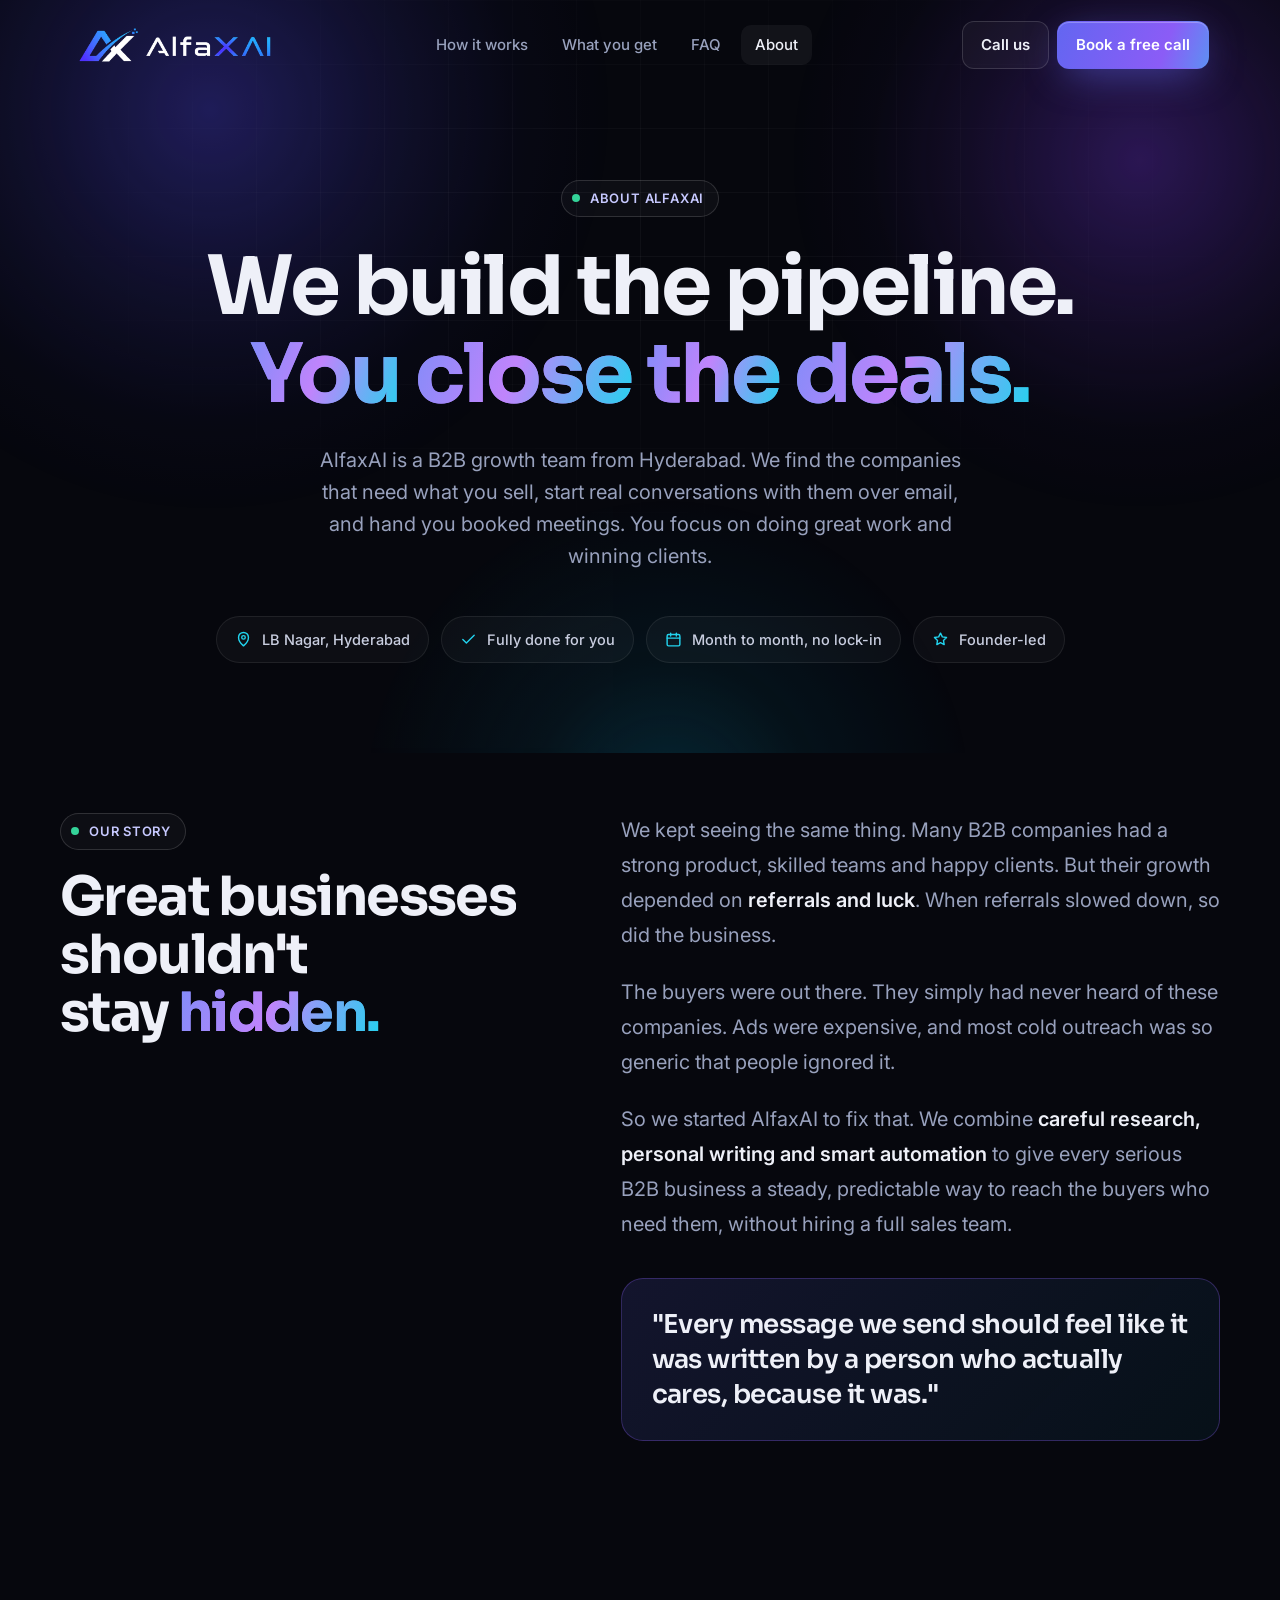
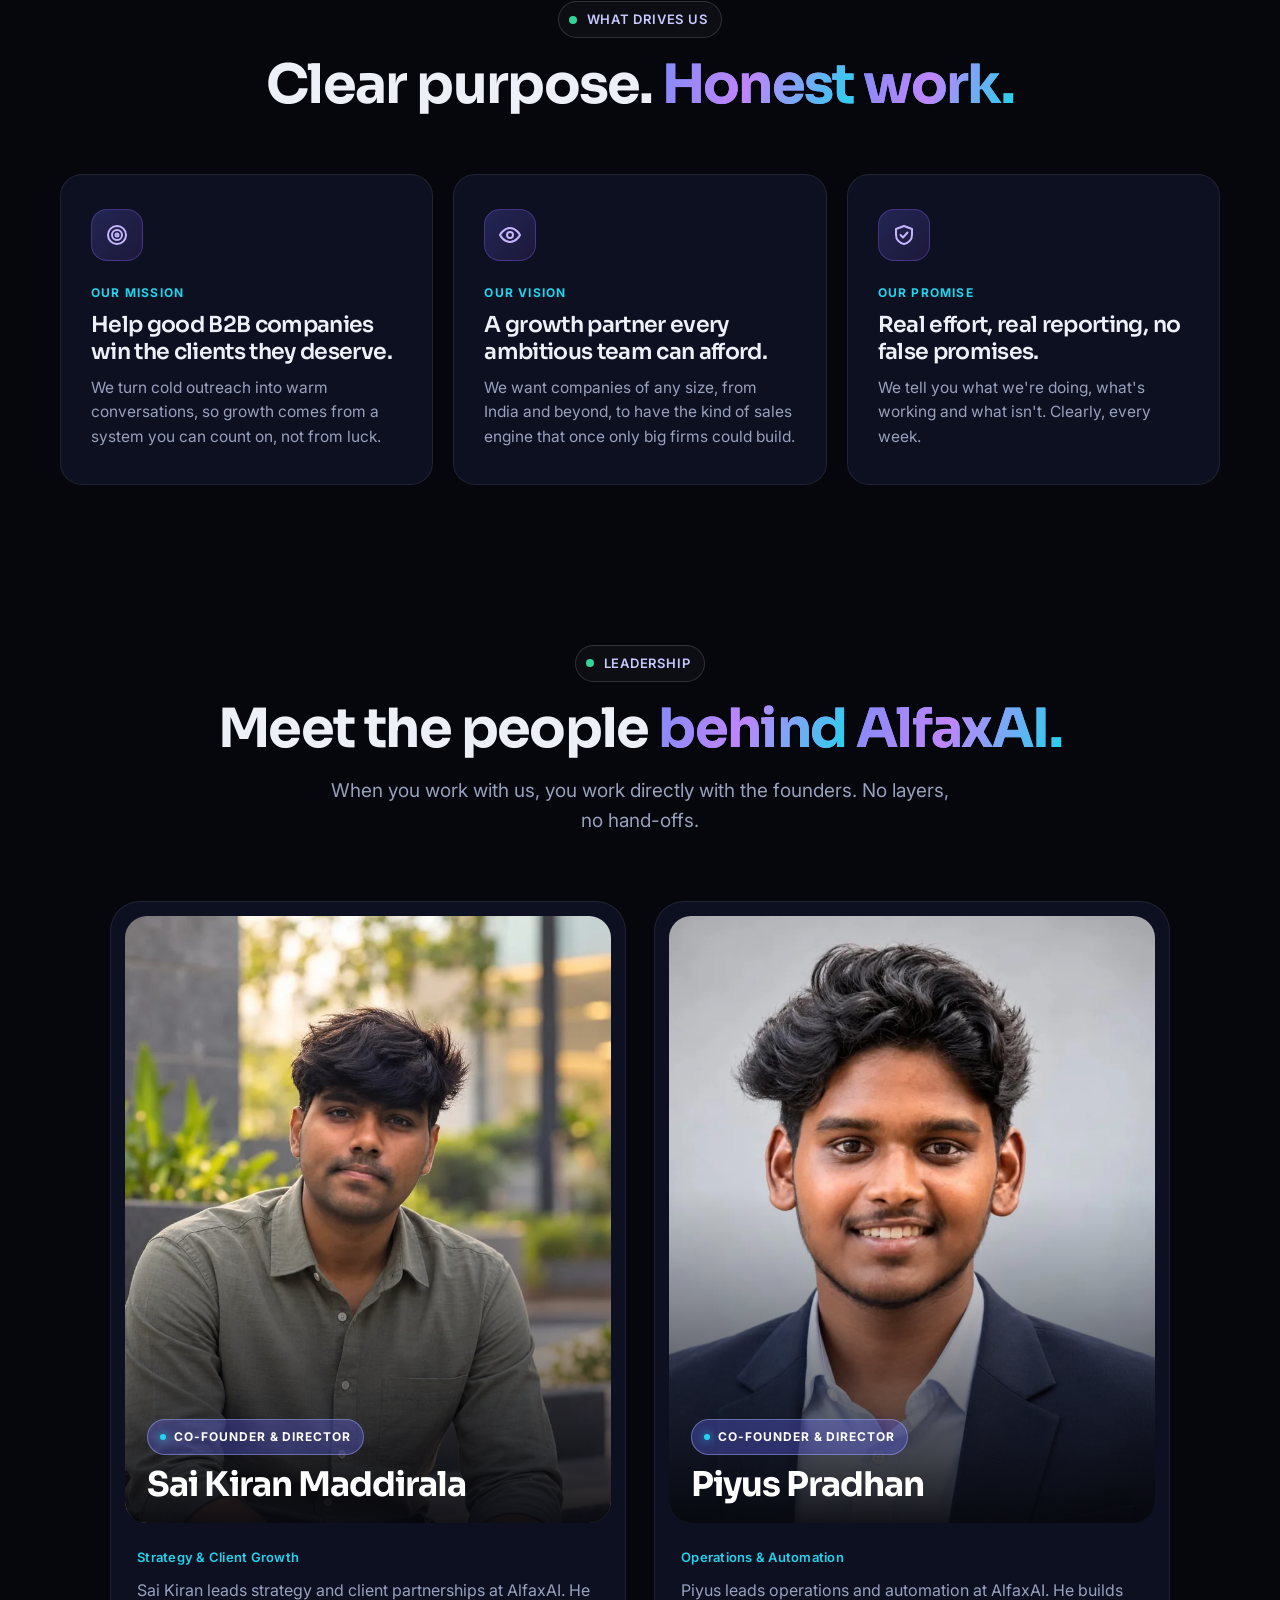
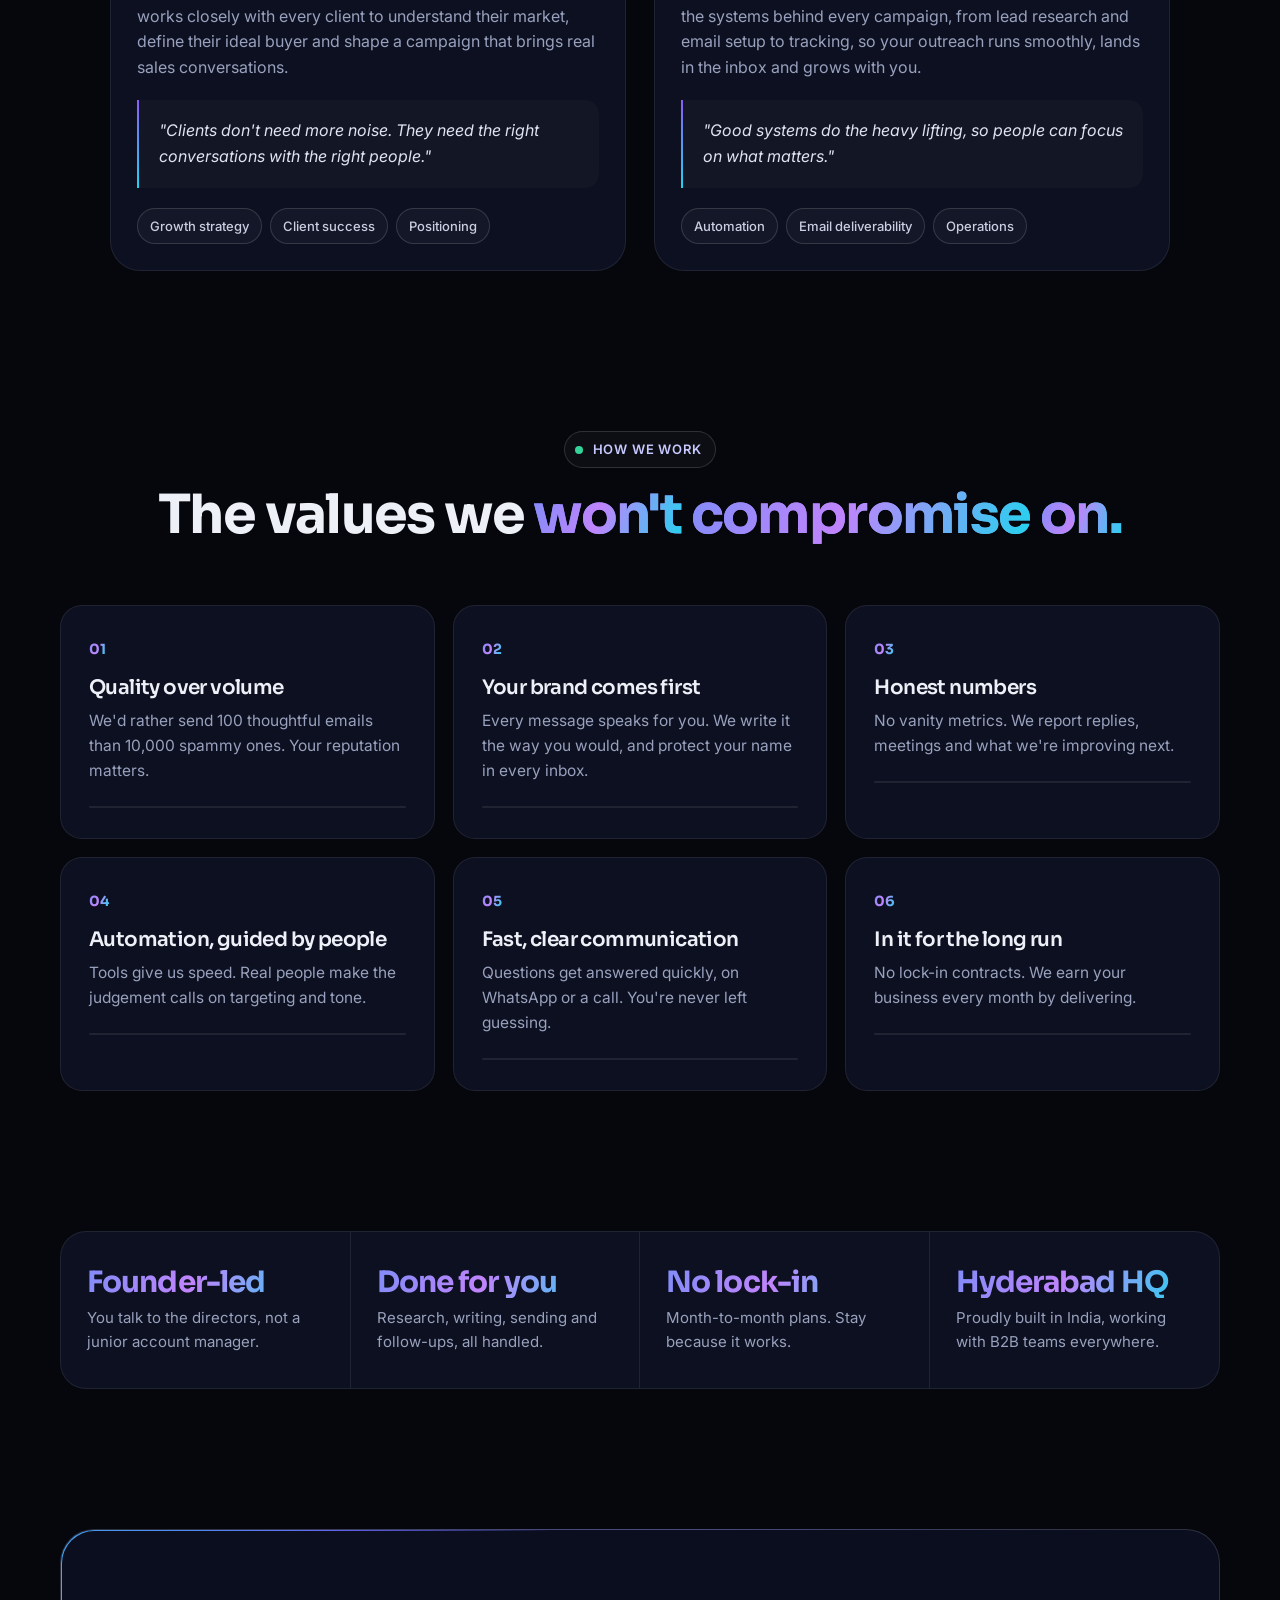
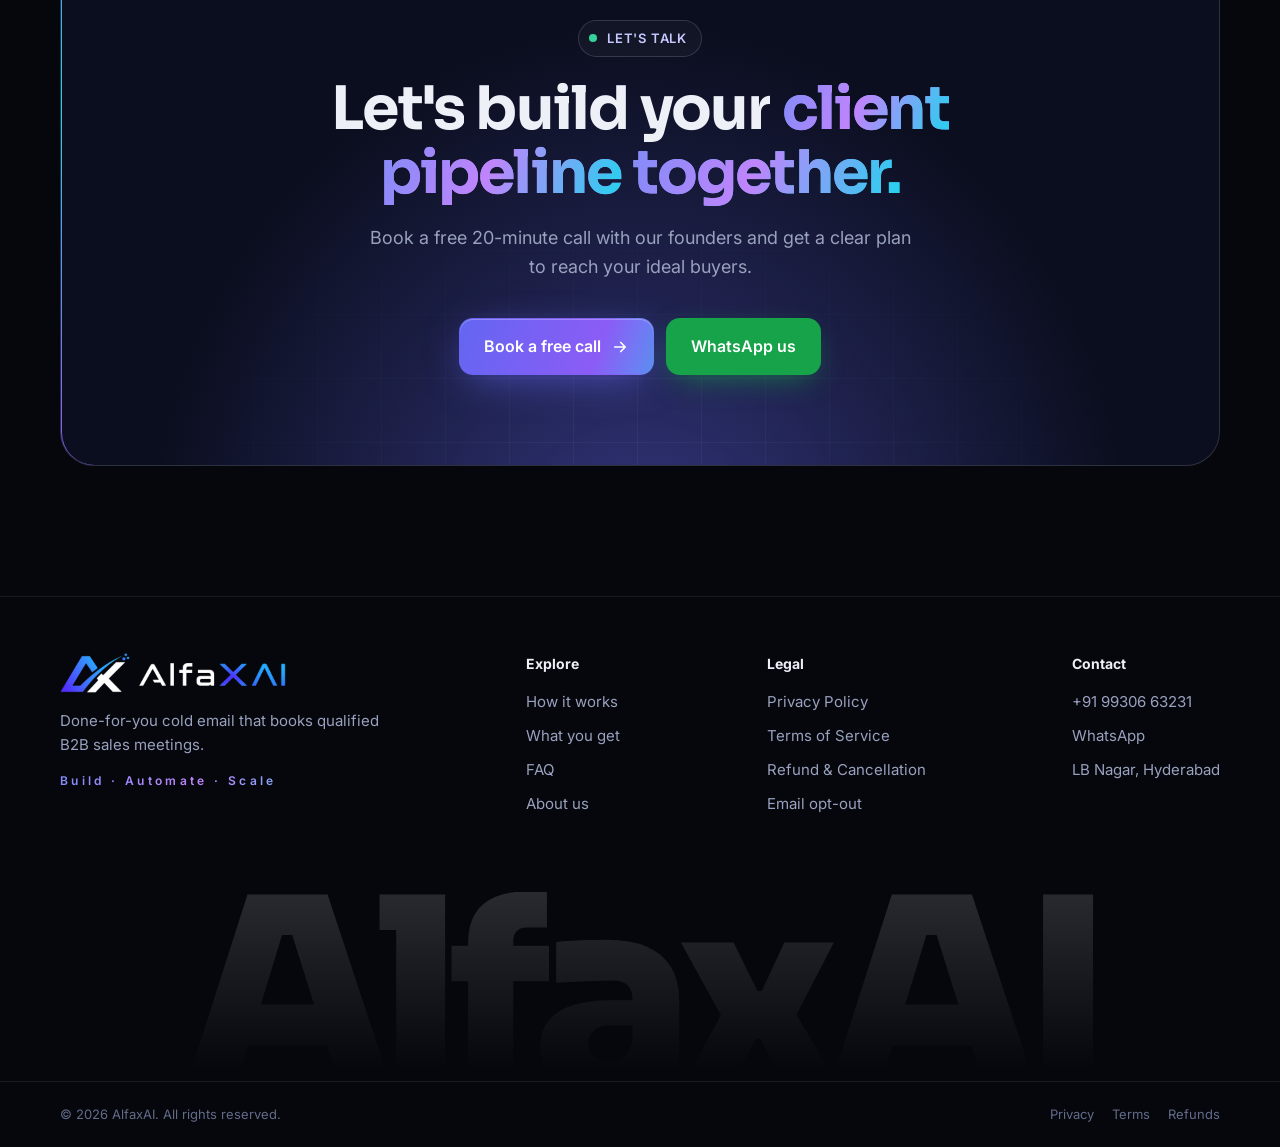
==== about.html @ 1d1e026e "Add About Us page with directors Sai Kiran Maddirala and Piyus Pradhan Co-Authored-By: Claude Opus 5" ====
<!doctype html>
<html lang="en">
<head>
<meta charset="utf-8">
<meta name="viewport" content="width=device-width, initial-scale=1">
<title>About Us — AlfaxAI</title>
<meta name="description" content="Meet AlfaxAI, a Hyderabad-based B2B growth team led by directors Sai Kiran Maddirala and Piyus Pradhan. We help B2B companies win clients with personal, done-for-you cold email.">
<meta property="og:title" content="About AlfaxAI — The team behind your pipeline">
<meta property="og:description" content="Meet the people who find your buyers, email them for you, and book meetings on your calendar.">
<meta property="og:type" content="website">
<meta property="og:image" content="https://YOUR-DOMAIN.com/assets/og-image.png">
<meta name="twitter:card" content="summary_large_image">
<meta name="theme-color" content="#06070d">
<link rel="icon" href="favicon.ico" sizes="any">
<link rel="icon" type="image/png" sizes="32x32" href="assets/favicon-32.png">
<link rel="icon" type="image/png" sizes="192x192" href="assets/favicon-192.png">
<link rel="apple-touch-icon" href="assets/apple-touch-icon.png">
<link rel="preconnect" href="https://fonts.googleapis.com">
<link rel="preconnect" href="https://fonts.gstatic.com" crossorigin>
<link href="https://fonts.googleapis.com/css2?family=Inter:wght@400;500;600;700&family=Sora:wght@600;700;800&display=swap" rel="stylesheet">
<script type="application/ld+json">
{
  "@context": "https://schema.org",
  "@type": "Organization",
  "name": "AlfaxAI",
  "description": "Done-for-you B2B cold email and client acquisition.",
  "telephone": "+91-9930663231",
  "address": {"@type": "PostalAddress", "addressLocality": "LB Nagar, Hyderabad", "addressRegion": "Telangana", "addressCountry": "IN"},
  "founder": [
    {"@type": "Person", "name": "Sai Kiran Maddirala", "jobTitle": "Co-Founder & Director"},
    {"@type": "Person", "name": "Piyus Pradhan", "jobTitle": "Co-Founder & Director"}
  ]
}
</script>
<style>
@property --ang{syntax:'<angle>';initial-value:0deg;inherits:false}
:root{
  --bg:#06070d;--card:#0d1020;--card-2:#11152a;
  --line:rgba(255,255,255,.08);--line-2:rgba(255,255,255,.14);
  --text:#eef0f8;--muted:#98a1bd;--dim:#626b88;
  --indigo:#6366f1;--violet:#8b5cf6;--cyan:#22d3ee;--green:#34d399;
  --grad:linear-gradient(110deg,#818cf8 0%,#c084fc 45%,#22d3ee 100%);
  --ease:cubic-bezier(.2,.7,.1,1);--max:1200px;
}
*{box-sizing:border-box;margin:0;padding:0}
html{scroll-behavior:smooth;-webkit-text-size-adjust:100%}
body{font-family:Inter,system-ui,-apple-system,"Segoe UI",Roboto,sans-serif;background:var(--bg);color:var(--text);line-height:1.6;-webkit-font-smoothing:antialiased;overflow-x:hidden}
a{color:inherit;text-decoration:none}
svg{display:block}
img{display:block;max-width:100%}
::selection{background:rgba(139,92,246,.45);color:#fff}
.wrap{max-width:var(--max);margin:0 auto;padding:0 20px}
section{position:relative;padding:120px 0}
h1,h2,h3{font-family:Sora,Inter,sans-serif;letter-spacing:-.03em;line-height:1.08}
h1,h2{text-wrap:balance}
h2{font-size:clamp(32px,4.6vw,54px);font-weight:700;margin:18px 0}
h3{font-weight:600}
.lead{font-size:clamp(16px,1.5vw,19px);color:var(--muted);max-width:640px}
.center{text-align:center}
.center .lead{margin-left:auto;margin-right:auto}
.grad{background:var(--grad);-webkit-background-clip:text;background-clip:text;color:transparent}
.grad .w>span{background:var(--grad);-webkit-background-clip:text;background-clip:text;color:transparent}
main,header,footer{position:relative;z-index:1}
.cursor-glow{position:fixed;left:0;top:0;width:520px;height:520px;margin:-260px 0 0 -260px;border-radius:50%;pointer-events:none;z-index:0;background:radial-gradient(closest-side,rgba(99,102,241,.13),transparent);will-change:transform;opacity:0;transition:opacity .4s}
.cursor-glow.on{opacity:1}
.progress{position:fixed;top:0;left:0;right:0;height:2px;z-index:200;transform-origin:0 50%;transform:scaleX(0);background:var(--grad)}

.eyebrow{display:inline-flex;align-items:center;gap:10px;font-size:13px;font-weight:600;letter-spacing:.06em;text-transform:uppercase;color:#c7c9ff;padding:7px 14px 7px 10px;border-radius:999px;border:1px solid var(--line-2);background:rgba(255,255,255,.03)}
.eyebrow .dot{width:8px;height:8px;border-radius:50%;background:var(--green);animation:ping 2s infinite}
@keyframes ping{0%{box-shadow:0 0 0 0 rgba(52,211,153,.55)}80%,100%{box-shadow:0 0 0 10px rgba(52,211,153,0)}}

.btn{position:relative;display:inline-flex;align-items:center;justify-content:center;gap:10px;font-weight:600;font-size:16px;padding:15px 24px;border-radius:14px;border:1px solid transparent;cursor:pointer;white-space:nowrap;overflow:hidden;isolation:isolate;transition:transform .35s var(--ease),box-shadow .3s,border-color .3s,background .3s}
.btn svg{width:18px;height:18px;transition:transform .35s var(--ease)}
.btn:hover svg.arrow{transform:translateX(4px)}
.btn-primary{color:#fff;background:linear-gradient(110deg,#6366f1,#8b5cf6,#22d3ee,#8b5cf6,#6366f1);background-size:300% 100%;animation:gradmove 8s linear infinite;box-shadow:0 10px 40px -10px rgba(99,102,241,.7),inset 0 1px 0 rgba(255,255,255,.25)}
.btn-primary::after{content:"";position:absolute;inset:0;z-index:-1;background:linear-gradient(105deg,transparent 30%,rgba(255,255,255,.45) 50%,transparent 70%);transform:translateX(-120%);transition:transform .8s var(--ease)}
.btn-primary:hover::after{transform:translateX(120%)}
@keyframes gradmove{to{background-position:300% 0}}
.btn-ghost{background:rgba(255,255,255,.04);border-color:var(--line-2);color:var(--text)}
.btn-ghost:hover{border-color:rgba(255,255,255,.3);background:rgba(255,255,255,.07)}
.btn-wa{background:#16a34a;color:#fff;box-shadow:0 10px 30px -10px rgba(22,163,74,.7)}
.btn-wa:hover{background:#15913f}

/* header */
header{position:fixed;top:0;left:0;right:0;z-index:150;transition:transform .5s var(--ease)}
header.hide{transform:translateY(-110%)}
.nav-shell{margin:14px auto 0;max-width:calc(var(--max) - 20px);padding:0 10px}
.nav{display:flex;align-items:center;justify-content:space-between;height:62px;padding:0 10px 0 18px;border-radius:18px;border:1px solid transparent;transition:background .4s,border-color .4s}
header.scrolled .nav{background:rgba(10,12,22,.92);border-color:var(--line)}
.logo{display:flex;align-items:center}
.logo-img{height:34px;width:auto;display:block;transition:transform .5s var(--ease),filter .5s}
.logo:hover .logo-img{transform:scale(1.04);filter:drop-shadow(0 0 12px rgba(59,130,246,.55))}
.nav-links{display:flex;gap:6px;font-size:15px;font-weight:500;color:var(--muted)}
.nav-links a{padding:8px 14px;border-radius:10px;transition:color .2s,background .2s}
.nav-links a:hover,.nav-links a[aria-current]{color:var(--text);background:rgba(255,255,255,.05)}
.nav-cta{display:flex;gap:8px;align-items:center}
.nav-cta .btn{padding:11px 18px;font-size:15px;border-radius:12px}
.menu-btn{display:none;width:44px;height:44px;border-radius:12px;border:1px solid var(--line-2);background:rgba(255,255,255,.04);cursor:pointer;place-items:center}
.menu-btn span{display:block;width:18px;height:2px;background:#fff;border-radius:2px;transition:transform .35s var(--ease),opacity .2s;margin:2px 0}
.menu-btn.open span:nth-child(1){transform:translateY(6px) rotate(45deg)}
.menu-btn.open span:nth-child(2){opacity:0}
.menu-btn.open span:nth-child(3){transform:translateY(-6px) rotate(-45deg)}
.mobile-menu{position:fixed;inset:0;z-index:140;background:rgba(6,7,13,.985);display:flex;flex-direction:column;justify-content:center;padding:0 28px;gap:6px;clip-path:circle(0 at calc(100% - 44px) 44px);transition:clip-path .7s var(--ease);pointer-events:none}
.mobile-menu.open{clip-path:circle(150% at calc(100% - 44px) 44px);pointer-events:auto}
.mobile-menu a{font-family:Sora,sans-serif;font-size:32px;font-weight:600;padding:10px 0;opacity:0;transform:translateY(20px);transition:opacity .5s,transform .5s var(--ease)}
.mobile-menu.open a{opacity:1;transform:none}
.mobile-menu .btn{font-size:17px;margin-top:20px}

/* reveal */
[data-reveal]{opacity:0;transform:translateY(24px);transition:opacity .9s var(--ease),transform .9s var(--ease)}
[data-reveal].in{opacity:1;transform:none}
[data-stagger]>*{opacity:0;transform:translateY(34px) scale(.98);transition:opacity .9s var(--ease),transform .9s var(--ease)}
[data-stagger].in>*{opacity:1;transform:none}
.w{display:inline-block;overflow:hidden;vertical-align:top;padding-bottom:.12em;margin-bottom:-.12em}
.w>span{display:inline-block;transform:translateY(110%) rotate(4deg);transform-origin:0 100%;transition:transform 1.1s var(--ease)}
[data-split].in .w>span{transform:none}

/* ===== HERO ===== */
.hero{padding:180px 0 90px;overflow:hidden;text-align:center}
.hero-bg{position:absolute;inset:0;z-index:-1;overflow:hidden}
.grid-bg{position:absolute;inset:0;background-image:linear-gradient(var(--line) 1px,transparent 1px),linear-gradient(90deg,var(--line) 1px,transparent 1px);background-size:64px 64px;-webkit-mask-image:radial-gradient(ellipse 70% 60% at 50% 30%,#000 10%,transparent 75%);mask-image:radial-gradient(ellipse 70% 60% at 50% 30%,#000 10%,transparent 75%);opacity:.5}
.blob{position:absolute;border-radius:50%;opacity:.7;will-change:transform}
.blob.b1{width:820px;height:820px;background:radial-gradient(closest-side,rgba(79,70,229,.5),rgba(79,70,229,.2) 45%,rgba(79,70,229,.05) 75%,transparent);top:-300px;left:-200px;animation:float1 18s ease-in-out infinite}
.blob.b2{width:720px;height:720px;background:radial-gradient(closest-side,rgba(124,58,237,.45),rgba(124,58,237,.18) 45%,rgba(124,58,237,.04) 75%,transparent);top:-200px;right:-220px;animation:float2 22s ease-in-out infinite}
.blob.b3{width:620px;height:620px;background:radial-gradient(closest-side,rgba(8,145,178,.35),rgba(8,145,178,.12) 45%,transparent);bottom:-360px;left:28%;animation:float3 20s ease-in-out infinite}
@keyframes float1{50%{transform:translate(120px,80px) scale(1.1)}}
@keyframes float2{50%{transform:translate(-100px,120px) scale(.9)}}
@keyframes float3{50%{transform:translate(-140px,-60px) scale(1.15)}}
.hero h1{font-size:clamp(36px,6.4vw,84px);font-weight:700;margin:26px auto 24px;max-width:1000px}
.hero .lead{margin:0 auto;font-size:clamp(17px,1.6vw,20px);max-width:660px}
.hero-facts{display:flex;flex-wrap:wrap;justify-content:center;gap:12px;margin-top:44px}
.fact{display:inline-flex;align-items:center;gap:10px;padding:11px 18px;border-radius:999px;border:1px solid var(--line);background:rgba(255,255,255,.03);font-size:14.5px;font-weight:500;color:#c9cee0}
.fact svg{width:17px;height:17px;color:var(--cyan)}

/* ===== STORY ===== */
.story{display:grid;grid-template-columns:.9fr 1.1fr;gap:70px;align-items:start}
.story>*{min-width:0}
.story-side{position:sticky;top:130px}
.story-body p{font-size:clamp(17px,1.6vw,20px);color:var(--muted);line-height:1.75}
.story-body p+p{margin-top:22px}
.story-body strong{color:var(--text);font-weight:600}
.pull{margin-top:36px;padding:28px 30px;border-radius:22px;background:linear-gradient(135deg,rgba(99,102,241,.14),rgba(34,211,238,.05));border:1px solid rgba(139,92,246,.3);font-family:Sora,sans-serif;font-size:clamp(20px,2.2vw,26px);line-height:1.35;letter-spacing:-.02em;font-weight:600}

/* ===== MISSION CARDS ===== */
.cards3{display:grid;grid-template-columns:repeat(3,1fr);gap:20px;margin-top:60px;text-align:left}
.cards3>*{min-width:0}
.spot{position:relative;border-radius:22px;background:var(--card);border:1px solid var(--line);overflow:hidden;isolation:isolate}
.spot::before{content:"";position:absolute;inset:0;z-index:-1;background:radial-gradient(420px circle at var(--mx,50%) var(--my,-30%),rgba(139,92,246,.16),transparent 45%);opacity:0;transition:opacity .4s}
.spot::after{content:"";position:absolute;inset:0;border-radius:inherit;padding:1px;background:radial-gradient(300px circle at var(--mx,50%) var(--my,-30%),rgba(167,139,250,.7),transparent 50%);-webkit-mask:linear-gradient(#000 0 0) content-box,linear-gradient(#000 0 0);-webkit-mask-composite:xor;mask-composite:exclude;opacity:0;transition:opacity .4s;pointer-events:none}
.spot:hover::before,.spot:hover::after{opacity:1}
.mcard{padding:34px 30px}
.mcard .ic{width:52px;height:52px;border-radius:16px;display:grid;place-items:center;margin-bottom:22px;background:linear-gradient(135deg,rgba(99,102,241,.25),rgba(139,92,246,.12));border:1px solid rgba(139,92,246,.35);color:#c4b5fd}
.mcard .ic svg{width:24px;height:24px;transition:transform .6s var(--ease)}
.mcard:hover .ic svg{transform:rotate(-8deg) scale(1.12)}
.mcard small{display:block;font-size:12px;font-weight:700;letter-spacing:.1em;text-transform:uppercase;color:var(--cyan);margin-bottom:8px}
.mcard h3{font-size:22px;margin-bottom:10px;line-height:1.25}
.mcard p{color:var(--muted);font-size:15.5px}

/* ===== LEADERSHIP ===== */
.team{display:grid;grid-template-columns:1fr 1fr;gap:28px;margin-top:64px;max-width:1060px;margin-left:auto;margin-right:auto}
.team>*{min-width:0}
.team{text-align:left}
.person{padding:14px;border-radius:30px}
.photo{position:relative;border-radius:22px;overflow:hidden;aspect-ratio:4/5;background:#0b0e1e;isolation:isolate}
.photo img{width:100%;height:100%;object-fit:cover;transform:scale(1.02);transition:transform 1.2s var(--ease),filter .8s}
.person:hover .photo img{transform:scale(1.07)}
.photo::after{content:"";position:absolute;inset:0;background:linear-gradient(180deg,transparent 45%,rgba(6,7,13,.25) 62%,rgba(6,7,13,.94));pointer-events:none}
.photo::before{content:"";position:absolute;inset:0;z-index:2;border-radius:inherit;padding:1.5px;background:conic-gradient(from var(--ang),transparent 0 65%,#8b5cf6,#22d3ee,#6366f1,transparent 95%);-webkit-mask:linear-gradient(#000 0 0) content-box,linear-gradient(#000 0 0);-webkit-mask-composite:xor;mask-composite:exclude;animation:spin 7s linear infinite;opacity:0;transition:opacity .6s;pointer-events:none}
.person:hover .photo::before{opacity:1}
@keyframes spin{to{--ang:360deg}}
.ptag{position:absolute;left:22px;right:22px;bottom:20px;z-index:1}
.role{display:inline-flex;align-items:center;gap:8px;font-size:12px;font-weight:700;letter-spacing:.08em;text-transform:uppercase;color:#fff;padding:7px 12px;border-radius:999px;background:rgba(99,102,241,.35);border:1px solid rgba(165,180,252,.45)}
.role i{width:6px;height:6px;border-radius:50%;background:var(--cyan);box-shadow:0 0 10px var(--cyan)}
.ptag h3{font-size:clamp(26px,2.8vw,34px);font-weight:700;margin-top:12px;color:#fff}
.pbody{padding:24px 12px 12px}
.focus{font-size:13px;font-weight:600;color:var(--cyan);letter-spacing:.02em}
.pbody p{color:var(--muted);font-size:16px;margin-top:10px}
.quote{margin-top:20px;padding:18px 20px;border-left:2px solid;border-image:linear-gradient(180deg,#8b5cf6,#22d3ee) 1;background:rgba(255,255,255,.025);border-radius:0 14px 14px 0;font-size:16px;color:#dfe3f2;font-style:italic}
.chips{display:flex;flex-wrap:wrap;gap:8px;margin-top:20px}
.chips span{font-size:13px;font-weight:500;padding:7px 12px;border-radius:999px;border:1px solid var(--line-2);background:rgba(255,255,255,.03);color:#c9cee0}

/* ===== VALUES ===== */
.values{display:grid;grid-template-columns:repeat(3,1fr);gap:18px;margin-top:60px}
.values>*{min-width:0}
.val{padding:30px 28px}
.val .n{font-family:Sora,sans-serif;font-size:14px;font-weight:700;background:var(--grad);-webkit-background-clip:text;background-clip:text;color:transparent}
.val h3{font-size:20px;margin:14px 0 8px;line-height:1.3}
.val p{color:var(--muted);font-size:15.5px}
.val .bar{height:2px;margin-top:22px;border-radius:2px;background:var(--line);overflow:hidden}
.val .bar::after{content:"";display:block;height:100%;width:0;background:var(--grad);transition:width 1.2s var(--ease)}
.val:hover .bar::after{width:100%}

/* ===== PROMISE STRIP ===== */
.strip{display:grid;grid-template-columns:repeat(4,1fr);border:1px solid var(--line);border-radius:26px;overflow:hidden;background:var(--card)}
.strip>div{padding:34px 26px;border-right:1px solid var(--line);min-width:0}
.strip>div:last-child{border-right:0}
.strip b{display:block;font-family:Sora,sans-serif;font-size:clamp(24px,2.3vw,32px);letter-spacing:-.03em;white-space:nowrap;background:var(--grad);-webkit-background-clip:text;background-clip:text;color:transparent;line-height:1.1}
.strip span{display:block;color:var(--muted);font-size:15px;margin-top:8px}

/* ===== FINAL ===== */
.final{padding:40px 0 130px}
.final-box{position:relative;border-radius:34px;padding:90px 30px;text-align:center;overflow:hidden;background:radial-gradient(ellipse at 50% 120%,rgba(99,102,241,.45),transparent 60%),#0b0e1e;border:1px solid var(--line-2);isolation:isolate}
.final-box::before{content:"";position:absolute;inset:-1px;border-radius:inherit;padding:1.5px;background:conic-gradient(from var(--ang),transparent 0 60%,#8b5cf6,#22d3ee,#6366f1,transparent 95%);-webkit-mask:linear-gradient(#000 0 0) content-box,linear-gradient(#000 0 0);-webkit-mask-composite:xor;mask-composite:exclude;animation:spin 6s linear infinite;pointer-events:none}
.final-box .grid-bg{z-index:-1;opacity:.6;-webkit-mask-image:radial-gradient(ellipse 60% 70% at 50% 100%,#000,transparent 75%);mask-image:radial-gradient(ellipse 60% 70% at 50% 100%,#000,transparent 75%)}
.final-box h2{max-width:820px;margin:20px auto 18px;font-size:clamp(32px,5vw,60px)}
.final-box p{color:var(--muted);max-width:560px;margin:0 auto 36px;font-size:18px}
.final-box .actions{display:flex;flex-wrap:wrap;justify-content:center;gap:12px}

/* ===== FOOTER ===== */
footer{border-top:1px solid var(--line);padding:56px 0 0;overflow:hidden}
.foot{display:flex;flex-wrap:wrap;justify-content:space-between;gap:28px;align-items:flex-start;font-size:15px;color:var(--muted)}
.foot-col{display:grid;gap:10px}
.foot-col b{color:var(--text);font-size:14px;margin-bottom:4px}
.foot-col a:hover{color:var(--text)}
.foot-tag{font-size:12px;font-weight:600;letter-spacing:.28em;background:var(--grad);-webkit-background-clip:text;background-clip:text;color:transparent;margin-top:4px}
.wordmark{font-family:Sora,sans-serif;font-weight:800;font-size:clamp(90px,21vw,300px);letter-spacing:-.06em;line-height:.8;text-align:center;margin-top:50px;background:linear-gradient(180deg,rgba(255,255,255,.14),rgba(255,255,255,0) 85%);-webkit-background-clip:text;background-clip:text;color:transparent;user-select:none;transform:translateY(12%)}
.copy{display:flex;justify-content:space-between;flex-wrap:wrap;gap:10px;font-size:13px;color:var(--dim);padding:22px 0;border-top:1px solid var(--line);position:relative;z-index:1;background:var(--bg)}
.copy-links{display:flex;gap:18px}
.copy-links a:hover{color:var(--text)}

.wa-float{position:fixed;right:22px;bottom:22px;z-index:120;width:60px;height:60px;border-radius:50%;background:#16a34a;color:#fff;display:grid;place-items:center;box-shadow:0 14px 34px -8px rgba(22,163,74,.7);transform:scale(0);transition:transform .6s cubic-bezier(.3,1.6,.5,1)}
.wa-float.show{transform:scale(1)}
.wa-float svg{width:30px;height:30px;position:relative;z-index:1}
.wa-float::before{content:"";position:absolute;inset:0;border-radius:50%;background:#16a34a;animation:waPing 2.4s infinite}
@keyframes waPing{0%{transform:scale(1);opacity:.6}100%{transform:scale(1.7);opacity:0}}

.off,.off *,.off *::before,.off *::after,.off::before,.off::after{animation-play-state:paused !important}

@media (max-width:1000px){
  .story{grid-template-columns:1fr;gap:30px}
  .story-side{position:static}
  .values{grid-template-columns:1fr 1fr}
  .strip{grid-template-columns:1fr 1fr}
  .strip>div:nth-child(2){border-right:0}
  .strip>div:nth-child(-n+2){border-bottom:1px solid var(--line)}
}
@media (max-width:900px){
  section{padding:90px 0}
  .nav-links,.nav-cta .btn-ghost{display:none}
  .menu-btn{display:grid}
  .cards3{grid-template-columns:1fr}
  .team{grid-template-columns:1fr;max-width:520px}
  .blob{animation:none}
}
@media (max-width:640px){
  .nav-cta .btn-primary{display:none}
  .logo-img{height:30px}
  .hero{padding:130px 0 60px}
  .eyebrow{font-size:11px;letter-spacing:.03em}
  .fact{font-size:13px;padding:9px 14px}
  .values{grid-template-columns:1fr}
  .strip{grid-template-columns:1fr}
  .strip>div{border-right:0;border-bottom:1px solid var(--line);padding:26px 22px}
  .strip>div:last-child{border-bottom:0}
  .pull{padding:22px}
  .person{padding:10px}
  .final-box{padding:64px 22px}
  .final-box .actions .btn{flex:1 1 100%}
  .wa-float{right:16px;bottom:16px}
}
@media (prefers-reduced-motion:reduce){
  *,*::before,*::after{animation-duration:.001ms !important;animation-iteration-count:1 !important;transition-duration:.001ms !important;scroll-behavior:auto !important}
  [data-reveal],[data-stagger]>*,.w>span{opacity:1 !important;transform:none !important}
}
</style>
</head>
<body>
<div class="progress" id="progress"></div>
<div class="cursor-glow" id="glow"></div>

<header id="hdr">
  <div class="nav-shell">
    <div class="nav">
      <a href="index.html" class="logo" aria-label="AlfaxAI home"><img class="logo-img" src="assets/brand/logo-horizontal.png" alt="AlfaxAI" width="192" height="34"></a>
      <nav class="nav-links" aria-label="Main">
        <a href="index.html#how">How it works</a>
        <a href="index.html#features">What you get</a>
        <a href="index.html#faq">FAQ</a>
        <a href="about.html" aria-current="page">About</a>
      </nav>
      <div class="nav-cta">
        <a href="tel:+919930663231" class="btn btn-ghost">Call us</a>
        <a href="index.html#contact" class="btn btn-primary">Book a free call</a>
        <button class="menu-btn" id="menuBtn" aria-label="Open menu" aria-expanded="false"><span></span><span></span><span></span></button>
      </div>
    </div>
  </div>
</header>
<div class="mobile-menu" id="mobileMenu">
  <a href="index.html">Home</a>
  <a href="index.html#how">How it works</a>
  <a href="index.html#features">What you get</a>
  <a href="about.html">About us</a>
  <a href="index.html#contact" class="btn btn-primary">Book a free strategy call</a>
</div>

<main>
<!-- HERO -->
<section class="hero">
  <div class="hero-bg"><div class="blob b1"></div><div class="blob b2"></div><div class="blob b3"></div><div class="grid-bg"></div></div>
  <div class="wrap">
    <span class="eyebrow" data-reveal><span class="dot"></span>About AlfaxAI</span>
    <h1 data-split>We build the pipeline. <span class="grad">You close the deals.</span></h1>
    <p class="lead" data-reveal data-delay="300">AlfaxAI is a B2B growth team from Hyderabad. We find the companies that need what you sell, start real conversations with them over email, and hand you booked meetings. You focus on doing great work and winning clients.</p>
    <div class="hero-facts" data-stagger>
      <span class="fact"><svg viewBox="0 0 24 24" fill="none" stroke="currentColor" stroke-width="2" stroke-linecap="round" stroke-linejoin="round"><path d="M12 21s-7-6.2-7-12a7 7 0 0 1 14 0c0 5.8-7 12-7 12z"/><circle cx="12" cy="9" r="2.5"/></svg>LB Nagar, Hyderabad</span>
      <span class="fact"><svg viewBox="0 0 24 24" fill="none" stroke="currentColor" stroke-width="2" stroke-linecap="round" stroke-linejoin="round"><path d="M4 12l5 5L20 6"/></svg>Fully done for you</span>
      <span class="fact"><svg viewBox="0 0 24 24" fill="none" stroke="currentColor" stroke-width="2" stroke-linecap="round" stroke-linejoin="round"><rect x="3" y="5" width="18" height="16" rx="2"/><path d="M3 10h18M8 3v4M16 3v4"/></svg>Month to month, no lock-in</span>
      <span class="fact"><svg viewBox="0 0 24 24" fill="none" stroke="currentColor" stroke-width="2" stroke-linecap="round" stroke-linejoin="round"><path d="M12 3l2.6 5.3 5.9.9-4.3 4.1 1 5.8L12 16.4 6.8 19.1l1-5.8L3.5 9.2l5.9-.9z"/></svg>Founder-led</span>
    </div>
  </div>
</section>

<!-- STORY -->
<section style="padding-top:60px">
  <div class="wrap story">
    <div class="story-side">
      <span class="eyebrow" data-reveal><span class="dot"></span>Our story</span>
      <h2 data-split>Great businesses shouldn't stay <span class="grad">hidden.</span></h2>
    </div>
    <div class="story-body" data-reveal>
      <p>We kept seeing the same thing. Many B2B companies had a strong product, skilled teams and happy clients. But their growth depended on <strong>referrals and luck</strong>. When referrals slowed down, so did the business.</p>
      <p>The buyers were out there. They simply had never heard of these companies. Ads were expensive, and most cold outreach was so generic that people ignored it.</p>
      <p>So we started AlfaxAI to fix that. We combine <strong>careful research, personal writing and smart automation</strong> to give every serious B2B business a steady, predictable way to reach the buyers who need them, without hiring a full sales team.</p>
      <div class="pull">"Every message we send should feel like it was written by a person who actually cares, because it was."</div>
    </div>
  </div>
</section>

<!-- MISSION / VISION / PROMISE -->
<section style="padding-top:40px">
  <div class="wrap center">
    <span class="eyebrow" data-reveal><span class="dot"></span>What drives us</span>
    <h2 data-split>Clear purpose. <span class="grad">Honest work.</span></h2>
    <div class="cards3" data-stagger>
      <div class="spot mcard">
        <div class="ic"><svg viewBox="0 0 24 24" fill="none" stroke="currentColor" stroke-width="2" stroke-linecap="round" stroke-linejoin="round"><circle cx="12" cy="12" r="9"/><circle cx="12" cy="12" r="5"/><circle cx="12" cy="12" r="1.5"/></svg></div>
        <small>Our mission</small>
        <h3>Help good B2B companies win the clients they deserve.</h3>
        <p>We turn cold outreach into warm conversations, so growth comes from a system you can count on, not from luck.</p>
      </div>
      <div class="spot mcard">
        <div class="ic"><svg viewBox="0 0 24 24" fill="none" stroke="currentColor" stroke-width="2" stroke-linecap="round" stroke-linejoin="round"><path d="M2 12s3.6-7 10-7 10 7 10 7-3.6 7-10 7S2 12 2 12z"/><circle cx="12" cy="12" r="3"/></svg></div>
        <small>Our vision</small>
        <h3>A growth partner every ambitious team can afford.</h3>
        <p>We want companies of any size, from India and beyond, to have the kind of sales engine that once only big firms could build.</p>
      </div>
      <div class="spot mcard">
        <div class="ic"><svg viewBox="0 0 24 24" fill="none" stroke="currentColor" stroke-width="2" stroke-linecap="round" stroke-linejoin="round"><path d="M12 3l8 3v6c0 4.5-3.4 8.3-8 9-4.6-.7-8-4.5-8-9V6z"/><path d="M8.5 12l2.5 2.5 4.5-5"/></svg></div>
        <small>Our promise</small>
        <h3>Real effort, real reporting, no false promises.</h3>
        <p>We tell you what we're doing, what's working and what isn't. Clearly, every week.</p>
      </div>
    </div>
  </div>
</section>

<!-- LEADERSHIP -->
<section id="leadership" style="padding-top:40px">
  <div class="wrap center">
    <span class="eyebrow" data-reveal><span class="dot"></span>Leadership</span>
    <h2 data-split>Meet the people <span class="grad">behind AlfaxAI.</span></h2>
    <p class="lead" data-reveal>When you work with us, you work directly with the founders. No layers, no hand-offs.</p>
    <div class="team" data-stagger>
      <article class="spot person">
        <div class="photo">
          <picture><source srcset="assets/team/sai-kiran-maddirala.webp" type="image/webp"><img src="assets/team/sai-kiran-maddirala.jpg" alt="Sai Kiran Maddirala, Co-Founder and Director of AlfaxAI" width="800" height="1000" loading="lazy"></picture>
          <div class="ptag"><span class="role"><i></i>Co-Founder &amp; Director</span><h3>Sai Kiran Maddirala</h3></div>
        </div>
        <div class="pbody">
          <div class="focus">Strategy &amp; Client Growth</div>
          <p>Sai Kiran leads strategy and client partnerships at AlfaxAI. He works closely with every client to understand their market, define their ideal buyer and shape a campaign that brings real sales conversations.</p>
          <div class="quote">"Clients don't need more noise. They need the right conversations with the right people."</div>
          <div class="chips"><span>Growth strategy</span><span>Client success</span><span>Positioning</span></div>
        </div>
      </article>
      <article class="spot person">
        <div class="photo">
          <picture><source srcset="assets/team/piyus-pradhan.webp" type="image/webp"><img src="assets/team/piyus-pradhan.jpg" alt="Piyus Pradhan, Co-Founder and Director of AlfaxAI" width="800" height="1000" loading="lazy"></picture>
          <div class="ptag"><span class="role"><i></i>Co-Founder &amp; Director</span><h3>Piyus Pradhan</h3></div>
        </div>
        <div class="pbody">
          <div class="focus">Operations &amp; Automation</div>
          <p>Piyus leads operations and automation at AlfaxAI. He builds the systems behind every campaign, from lead research and email setup to tracking, so your outreach runs smoothly, lands in the inbox and grows with you.</p>
          <div class="quote">"Good systems do the heavy lifting, so people can focus on what matters."</div>
          <div class="chips"><span>Automation</span><span>Email deliverability</span><span>Operations</span></div>
        </div>
      </article>
    </div>
  </div>
</section>

<!-- VALUES -->
<section style="padding-top:40px">
  <div class="wrap">
    <div class="center">
      <span class="eyebrow" data-reveal><span class="dot"></span>How we work</span>
      <h2 data-split>The values we <span class="grad">won't compromise on.</span></h2>
    </div>
    <div class="values" data-stagger>
      <div class="spot val"><span class="n">01</span><h3>Quality over volume</h3><p>We'd rather send 100 thoughtful emails than 10,000 spammy ones. Your reputation matters.</p><div class="bar"></div></div>
      <div class="spot val"><span class="n">02</span><h3>Your brand comes first</h3><p>Every message speaks for you. We write it the way you would, and protect your name in every inbox.</p><div class="bar"></div></div>
      <div class="spot val"><span class="n">03</span><h3>Honest numbers</h3><p>No vanity metrics. We report replies, meetings and what we're improving next.</p><div class="bar"></div></div>
      <div class="spot val"><span class="n">04</span><h3>Automation, guided by people</h3><p>Tools give us speed. Real people make the judgement calls on targeting and tone.</p><div class="bar"></div></div>
      <div class="spot val"><span class="n">05</span><h3>Fast, clear communication</h3><p>Questions get answered quickly, on WhatsApp or a call. You're never left guessing.</p><div class="bar"></div></div>
      <div class="spot val"><span class="n">06</span><h3>In it for the long run</h3><p>No lock-in contracts. We earn your business every month by delivering.</p><div class="bar"></div></div>
    </div>
  </div>
</section>

<!-- STRIP -->
<section style="padding:20px 0 100px">
  <div class="wrap">
    <div class="strip" data-stagger>
      <div><b>Founder-led</b><span>You talk to the directors, not a junior account manager.</span></div>
      <div><b>Done for you</b><span>Research, writing, sending and follow-ups, all handled.</span></div>
      <div><b>No lock-in</b><span>Month-to-month plans. Stay because it works.</span></div>
      <div><b>Hyderabad HQ</b><span>Proudly built in India, working with B2B teams everywhere.</span></div>
    </div>
  </div>
</section>

<!-- FINAL CTA -->
<section class="final">
  <div class="wrap">
    <div class="final-box" data-reveal>
      <div class="grid-bg"></div>
      <span class="eyebrow"><span class="dot"></span>Let's talk</span>
      <h2 data-split>Let's build your <span class="grad">client pipeline together.</span></h2>
      <p>Book a free 20-minute call with our founders and get a clear plan to reach your ideal buyers.</p>
      <div class="actions">
        <a href="index.html#contact" class="btn btn-primary">Book a free call
          <svg class="arrow" viewBox="0 0 24 24" fill="none" stroke="currentColor" stroke-width="2.2" stroke-linecap="round" stroke-linejoin="round"><path d="M5 12h14M13 6l6 6-6 6"/></svg></a>
        <a href="https://wa.me/919930663231?text=Hi%20AlfaxAI%2C%20I%27d%20like%20to%20know%20more." target="_blank" rel="noopener" class="btn btn-wa">WhatsApp us</a>
      </div>
    </div>
  </div>
</section>
</main>

<footer>
  <div class="wrap">
    <div class="foot">
      <div class="foot-col" style="max-width:320px">
        <a href="index.html" class="logo" aria-label="AlfaxAI home"><img class="logo-img" src="assets/brand/logo-horizontal.png" alt="AlfaxAI" width="226" height="40" style="height:40px"></a>
        <span style="margin-top:6px">Done-for-you cold email that books qualified B2B sales meetings.</span>
        <span class="foot-tag">Build · Automate · Scale</span>
      </div>
      <div class="foot-col"><b>Explore</b><a href="index.html#how">How it works</a><a href="index.html#features">What you get</a><a href="index.html#faq">FAQ</a><a href="about.html">About us</a></div>
      <div class="foot-col"><b>Legal</b><a href="privacy-policy.html">Privacy Policy</a><a href="terms.html">Terms of Service</a><a href="refund-policy.html">Refund &amp; Cancellation</a><a href="privacy-policy.html#opt-out">Email opt-out</a></div>
      <div class="foot-col"><b>Contact</b><a href="tel:+919930663231">+91 99306 63231</a><a href="https://wa.me/919930663231" target="_blank" rel="noopener">WhatsApp</a><span>LB Nagar, Hyderabad</span></div>
    </div>
    <div class="wordmark" aria-hidden="true">AlfaxAI</div>
  </div>
  <div class="copy wrap" style="max-width:none;padding-left:max(20px,calc((100vw - var(--max))/2 + 20px));padding-right:max(20px,calc((100vw - var(--max))/2 + 20px))">
    <span>© <span id="yr"></span> AlfaxAI. All rights reserved.</span>
    <span class="copy-links"><a href="privacy-policy.html">Privacy</a><a href="terms.html">Terms</a><a href="refund-policy.html">Refunds</a></span>
  </div>
</footer>

<a class="wa-float" id="waFloat" href="https://wa.me/919930663231?text=Hi%20AlfaxAI%2C%20I%27d%20like%20to%20know%20more." target="_blank" rel="noopener" aria-label="Chat on WhatsApp">
  <svg viewBox="0 0 24 24" fill="currentColor"><path d="M17.5 14.4c-.3-.1-1.7-.8-2-.9-.3-.1-.5-.1-.7.1-.2.3-.8.9-.9 1.1-.2.2-.3.2-.6.1-.3-.1-1.2-.5-2.3-1.4-.9-.8-1.4-1.7-1.6-2-.2-.3 0-.5.1-.6l.4-.5c.1-.2.2-.3.3-.5.1-.2 0-.4 0-.5l-.9-2.2c-.2-.6-.5-.5-.7-.5h-.6c-.2 0-.5.1-.8.4-.3.3-1 1-1 2.4s1 2.8 1.2 3c.1.2 2 3.1 4.9 4.3.7.3 1.2.5 1.6.6.7.2 1.3.2 1.8.1.6-.1 1.7-.7 1.9-1.4.2-.7.2-1.3.2-1.4-.1-.1-.3-.2-.6-.3zM12 21.8c-1.8 0-3.5-.5-5-1.4l-.4-.2-3.7 1 1-3.6-.2-.4A9.8 9.8 0 1 1 12 21.8zm8.4-18.2A11.8 11.8 0 0 0 1.8 17.9L.1 24l6.3-1.7a11.8 11.8 0 0 0 5.6 1.4 11.8 11.8 0 0 0 8.4-20.1z"/></svg>
</a>

<script>
(() => {
  const $ = (s, c = document) => c.querySelector(s);
  const $$ = (s, c = document) => [...c.querySelectorAll(s)];
  const reduce = matchMedia('(prefers-reduced-motion: reduce)').matches;
  const fine = matchMedia('(pointer: fine)').matches;
  $('#yr').textContent = new Date().getFullYear();

  // split headings into words
  function split(el) {
    [...el.childNodes].forEach(n => {
      if (n.nodeType === 3) {
        const frag = document.createDocumentFragment();
        n.textContent.split(/(\s+)/).forEach(part => {
          if (!part) return;
          if (/^\s+$/.test(part)) { frag.appendChild(document.createTextNode(' ')); return; }
          const o = document.createElement('span'); o.className = 'w';
          const i = document.createElement('span'); i.textContent = part;
          o.appendChild(i); frag.appendChild(o);
        });
        n.replaceWith(frag);
      } else if (n.nodeType === 1) split(n);
    });
  }
  $$('[data-split]').forEach(el => { split(el); $$('.w > span', el).forEach((s, i) => s.style.transitionDelay = (i * 55) + 'ms'); });

  // reveal
  $$('[data-reveal][data-delay]').forEach(el => el.style.transitionDelay = el.dataset.delay + 'ms');
  $$('[data-stagger]').forEach(g => [...g.children].forEach((c, i) => {
    c.style.transitionDelay = (i * 110) + 'ms';
    c.addEventListener('transitionend', () => { c.style.transitionDelay = '0ms'; }, { once: true });
  }));
  const io = new IntersectionObserver(es => es.forEach(e => {
    if (e.isIntersecting) { e.target.classList.add('in'); io.unobserve(e.target); }
  }), { threshold: 0.12, rootMargin: '0px 0px -50px 0px' });
  $$('[data-reveal],[data-split],[data-stagger]').forEach(el => io.observe(el));

  // pause off-screen animations
  const offIO = new IntersectionObserver(es => es.forEach(e => e.target.classList.toggle('off', !e.isIntersecting)), { rootMargin: '100px' });
  $$('main > section, footer').forEach(s => offIO.observe(s));

  // header / progress / whatsapp
  const hdr = $('#hdr'), prog = $('#progress'), wa = $('#waFloat'), mm = $('#mobileMenu'), mb = $('#menuBtn');
  let lastY = 0, ticking = false;
  const onScroll = () => {
    const y = scrollY, max = document.documentElement.scrollHeight - innerHeight;
    prog.style.transform = `scaleX(${max > 0 ? y / max : 0})`;
    hdr.classList.toggle('scrolled', y > 20);
    hdr.classList.toggle('hide', y > 400 && y > lastY && !mm.classList.contains('open'));
    wa.classList.toggle('show', y > 500);
    lastY = y; ticking = false;
  };
  addEventListener('scroll', () => { if (!ticking) { ticking = true; requestAnimationFrame(onScroll); } }, { passive: true });
  onScroll();

  // mobile menu
  const setMenu = open => { mm.classList.toggle('open', open); mb.classList.toggle('open', open); mb.setAttribute('aria-expanded', open); document.body.style.overflow = open ? 'hidden' : ''; };
  mb.addEventListener('click', () => setMenu(!mm.classList.contains('open')));
  $$('a', mm).forEach(a => a.addEventListener('click', () => setMenu(false)));

  if (!fine || reduce) return;

  // cursor glow (runs only while moving)
  const glow = $('#glow'); let gx = 0, gy = 0, cx = 0, cy = 0, raf = 0;
  const loop = () => {
    cx += (gx - cx) * .15; cy += (gy - cy) * .15;
    glow.style.transform = `translate(${cx}px,${cy}px)`;
    raf = (Math.abs(gx - cx) + Math.abs(gy - cy) > .5) ? requestAnimationFrame(loop) : 0;
  };
  addEventListener('pointermove', e => { gx = e.clientX; gy = e.clientY; glow.classList.add('on'); if (!raf) raf = requestAnimationFrame(loop); }, { passive: true });

  // spotlight + gentle tilt
  $$('.spot').forEach(card => {
    card.addEventListener('pointermove', e => {
      const r = card.getBoundingClientRect(), x = e.clientX - r.left, y = e.clientY - r.top;
      card.style.setProperty('--mx', x + 'px'); card.style.setProperty('--my', y + 'px');
      if (card.classList.contains('person')) {
        const rx = ((y / r.height) - .5) * -4, ry = ((x / r.width) - .5) * 4;
        card.style.transition = 'transform .15s linear';
        card.style.transform = `perspective(1200px) rotateX(${rx}deg) rotateY(${ry}deg)`;
      }
    });
    card.addEventListener('pointerleave', () => { card.style.transition = 'transform .6s cubic-bezier(.2,.7,.1,1)'; card.style.transform = ''; });
  });
})();
</script>
</body>
</html>
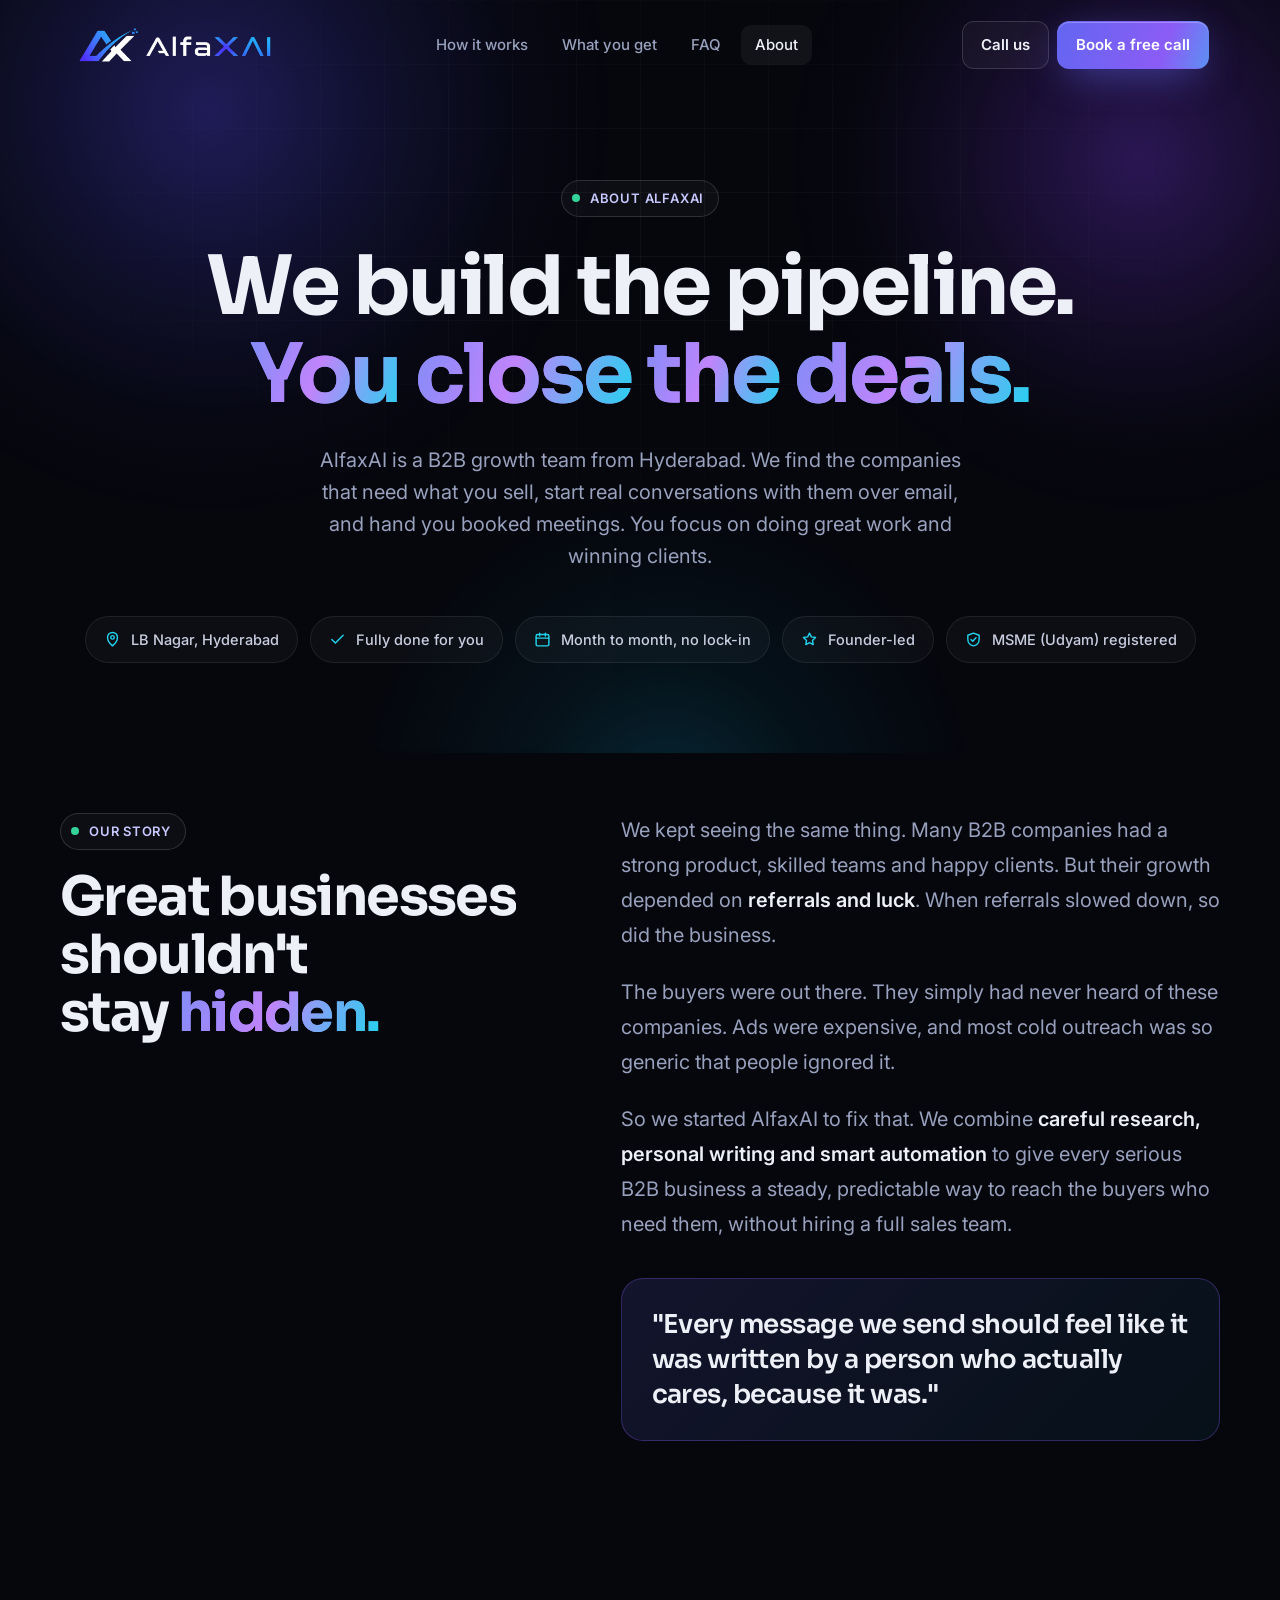
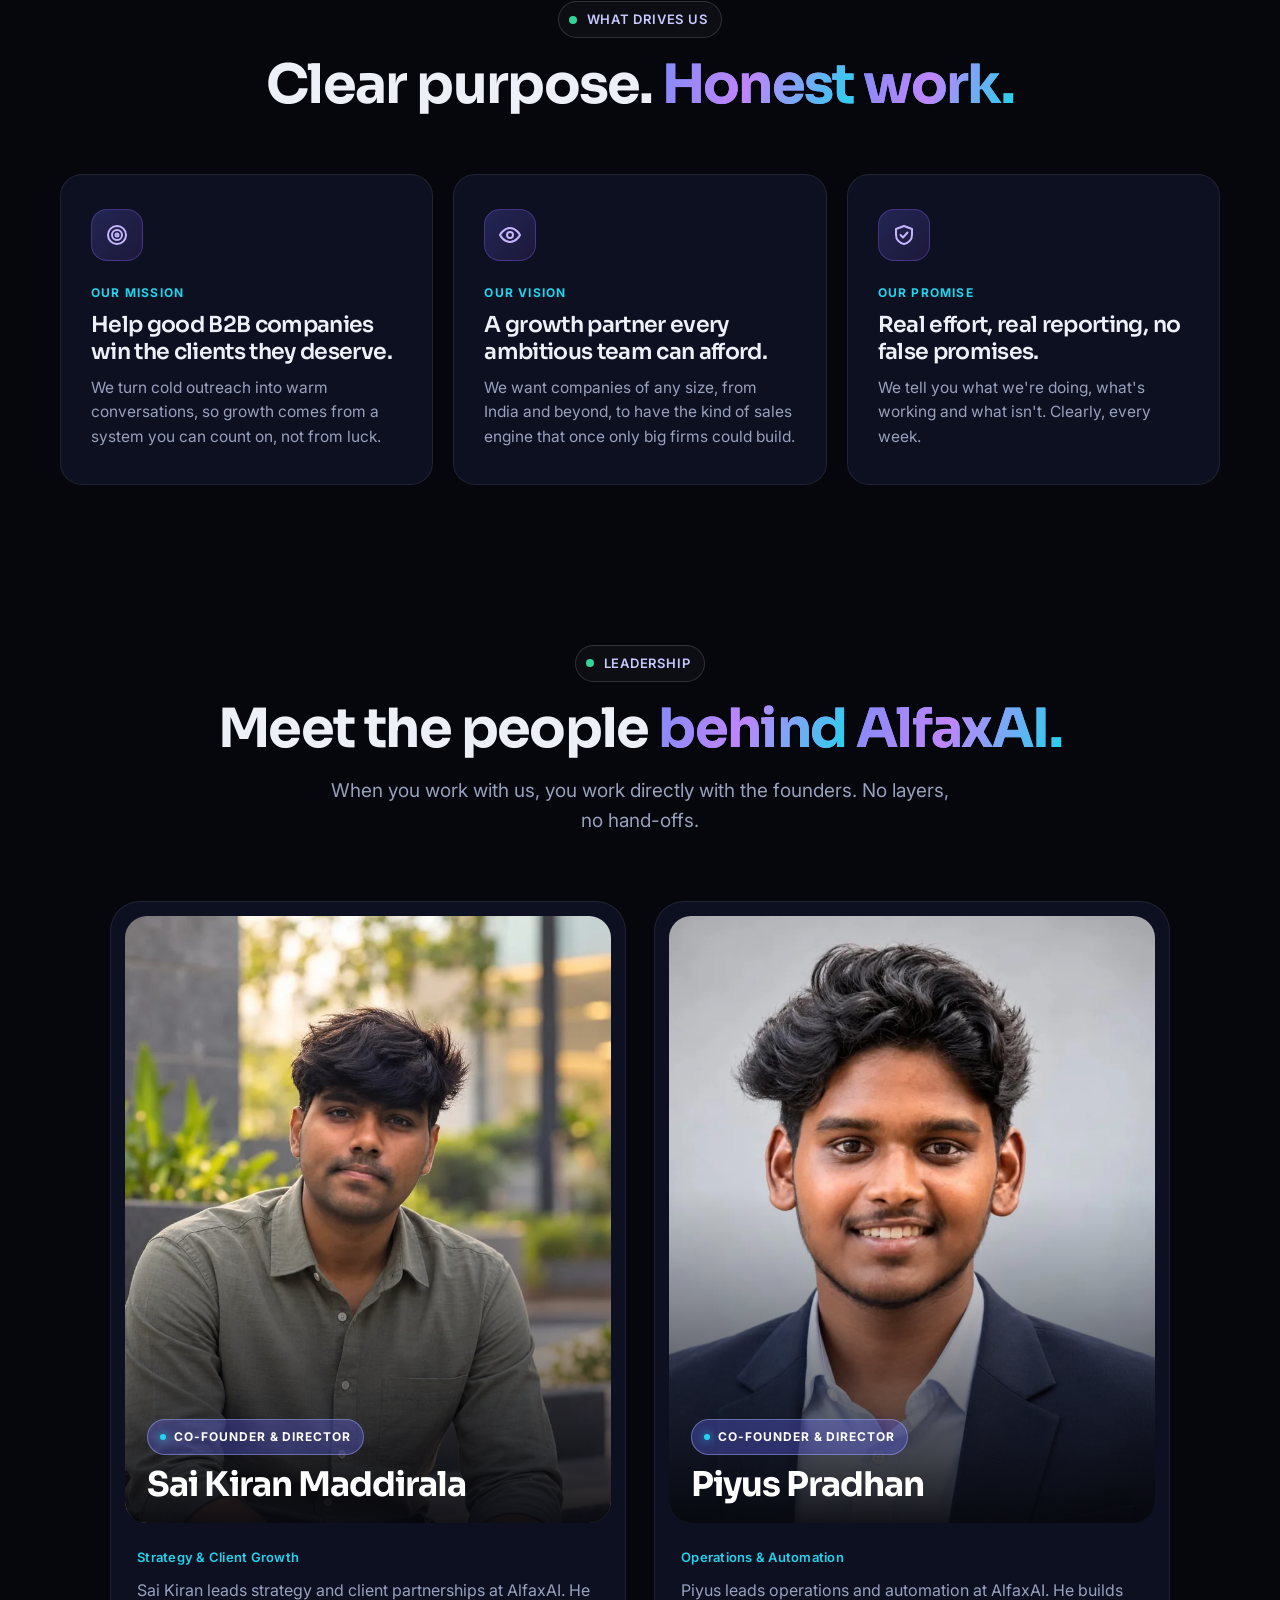
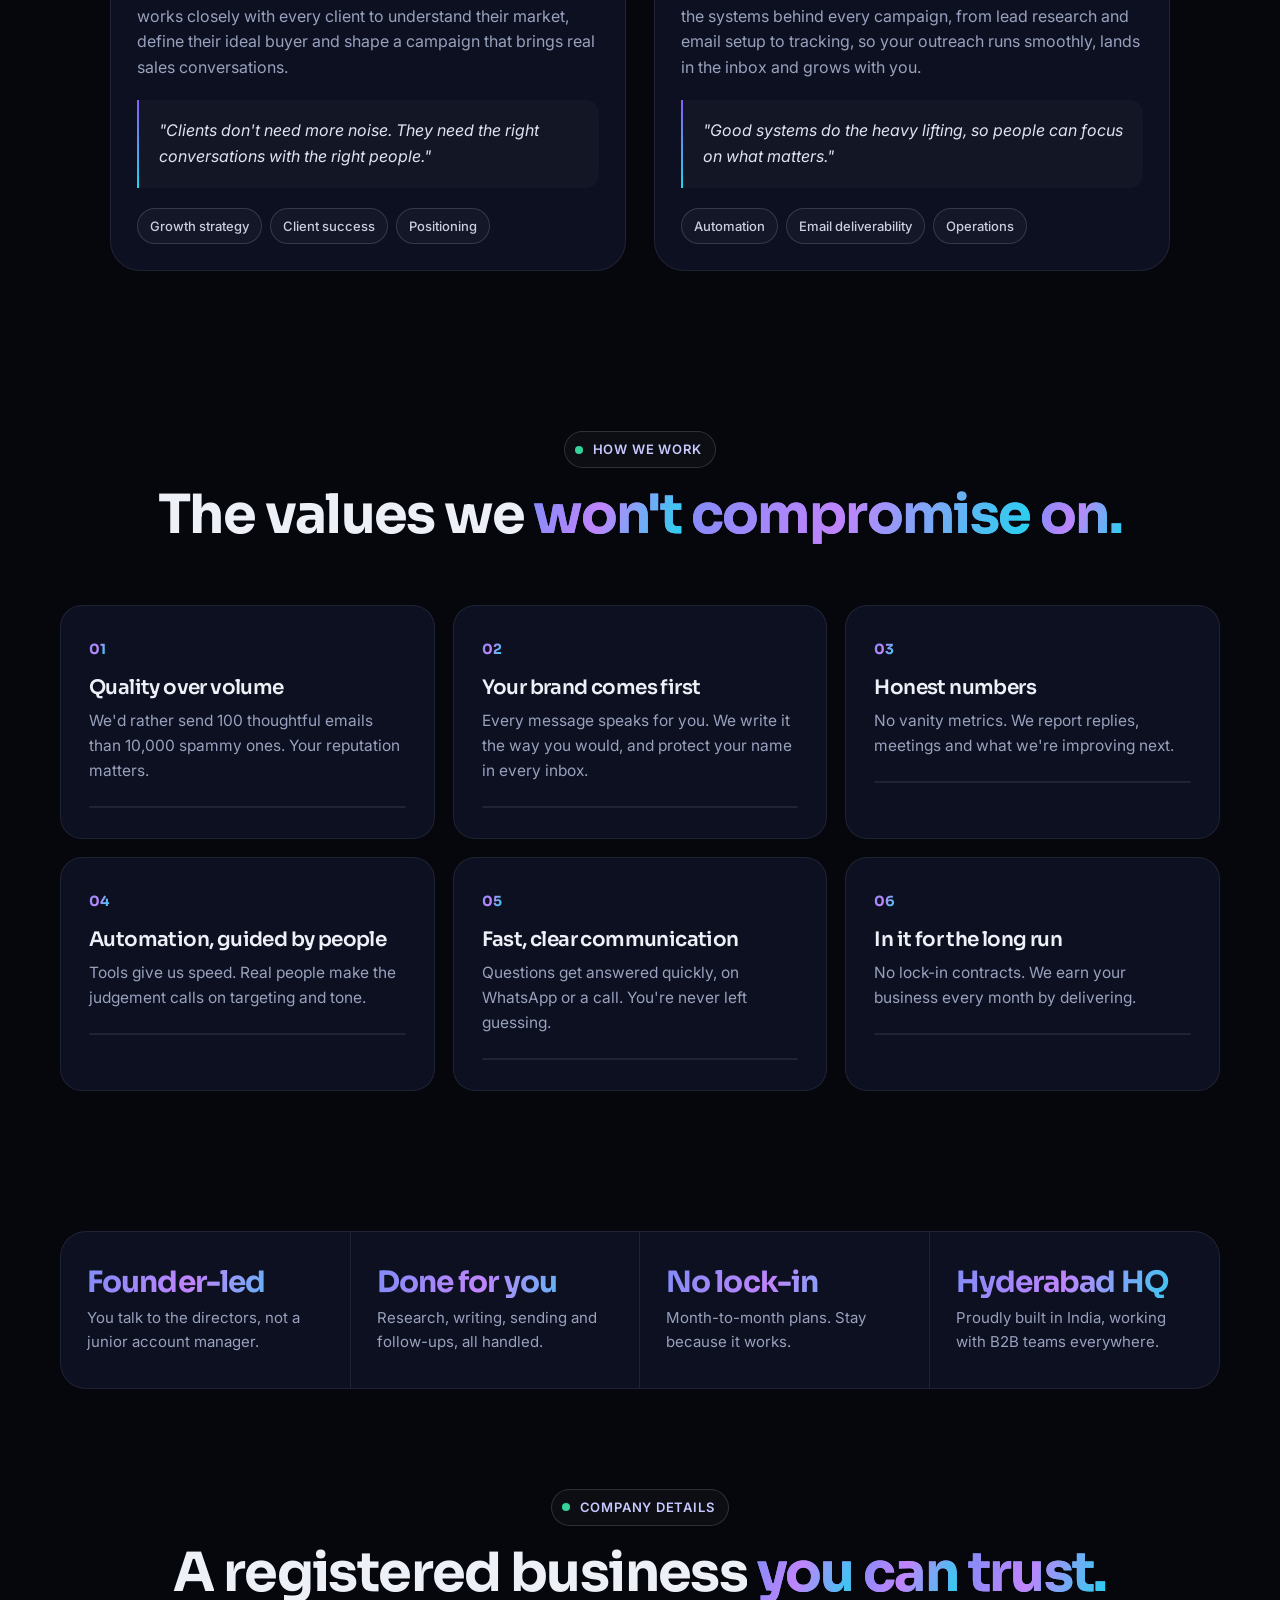
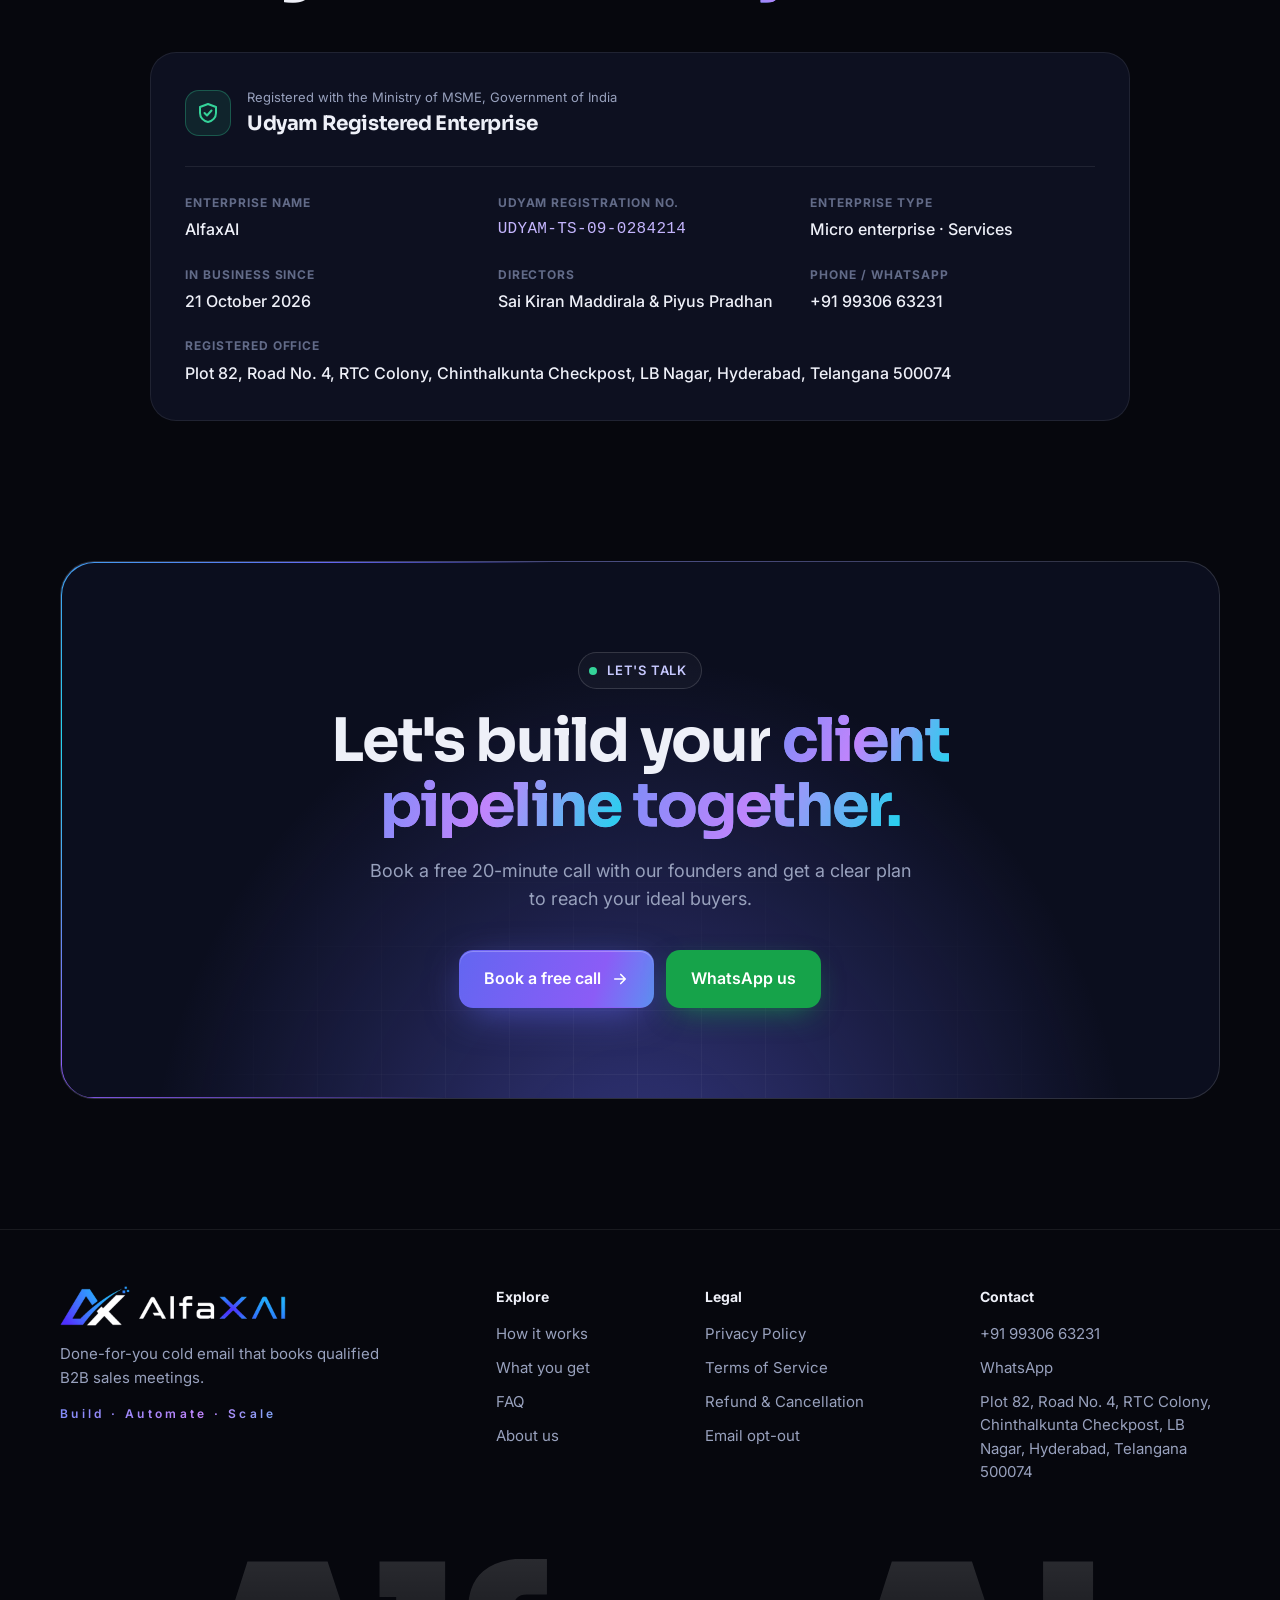
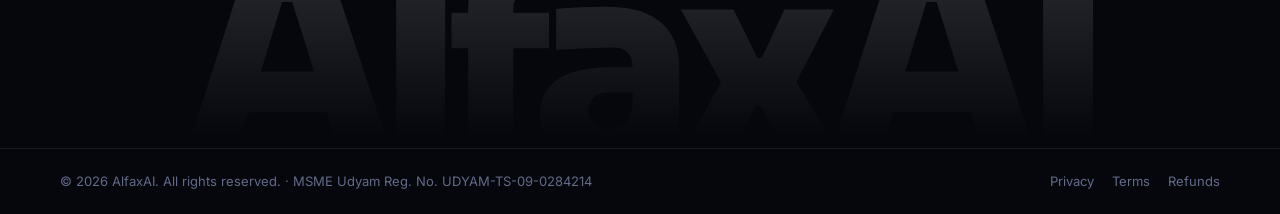
==== commit 6c7c2c88: "Add Udyam registration number and full registered address Co-Authored-By: Claude Opus 5.5 <noreply@a" ====
--- a/about.html
+++ b/about.html
@@ -25,7 +25,8 @@
   "name": "AlfaxAI",
   "description": "Done-for-you B2B cold email and client acquisition.",
   "telephone": "+91-9930663231",
-  "address": {"@type": "PostalAddress", "addressLocality": "LB Nagar, Hyderabad", "addressRegion": "Telangana", "addressCountry": "IN"},
+  "address": {"@type": "PostalAddress", "streetAddress": "Plot 82, Road No. 4, RTC Colony, Chinthalkunta Checkpost, LB Nagar", "addressLocality": "Hyderabad", "addressRegion": "Telangana", "postalCode": "500074", "addressCountry": "IN"},
+  "identifier": {"@type": "PropertyValue", "propertyID": "Udyam Registration Number", "value": "UDYAM-TS-09-0284214"},
   "founder": [
     {"@type": "Person", "name": "Sai Kiran Maddirala", "jobTitle": "Co-Founder & Director"},
     {"@type": "Person", "name": "Piyus Pradhan", "jobTitle": "Co-Founder & Director"}
@@ -196,6 +197,22 @@
 .strip>div:last-child{border-right:0}
 .strip b{display:block;font-family:Sora,sans-serif;font-size:clamp(24px,2.3vw,32px);letter-spacing:-.03em;white-space:nowrap;background:var(--grad);-webkit-background-clip:text;background-clip:text;color:transparent;line-height:1.1}
 .strip span{display:block;color:var(--muted);font-size:15px;margin-top:8px}
+
+/* ===== COMPANY DETAILS ===== */
+.reg{max-width:980px;margin:50px auto 0;padding:34px;border-radius:26px}
+.reg-badge{display:flex;align-items:center;gap:16px;padding-bottom:26px;margin-bottom:26px;border-bottom:1px solid var(--line)}
+.reg-badge svg{width:46px;height:46px;flex:none;padding:10px;border-radius:14px;color:var(--green);background:rgba(52,211,153,.1);border:1px solid rgba(52,211,153,.3)}
+.reg-badge small{display:block;font-size:13px;color:var(--muted)}
+.reg-badge b{font-family:Sora,sans-serif;font-size:20px;letter-spacing:-.02em}
+.reg-grid{display:grid;grid-template-columns:repeat(3,1fr);gap:22px 28px}
+.reg-grid>div{min-width:0}
+.reg-grid .wide{grid-column:1/-1}
+.reg-grid dt{font-size:12px;font-weight:700;letter-spacing:.08em;text-transform:uppercase;color:var(--dim);margin-bottom:5px}
+.reg-grid dd{font-size:16px;color:var(--text);font-weight:500;overflow-wrap:anywhere}
+.reg-grid dd a:hover{color:#93c5fd}
+.reg-grid .mono{font-family:ui-monospace,Consolas,monospace;letter-spacing:.02em;color:#c4b5fd}
+@media (max-width:900px){.reg-grid{grid-template-columns:1fr 1fr}}
+@media (max-width:640px){.reg{padding:24px}.reg-grid{grid-template-columns:1fr}}
 
 /* ===== FINAL ===== */
 .final{padding:40px 0 130px}
@@ -307,6 +324,7 @@
       <span class="fact"><svg viewBox="0 0 24 24" fill="none" stroke="currentColor" stroke-width="2" stroke-linecap="round" stroke-linejoin="round"><path d="M4 12l5 5L20 6"/></svg>Fully done for you</span>
       <span class="fact"><svg viewBox="0 0 24 24" fill="none" stroke="currentColor" stroke-width="2" stroke-linecap="round" stroke-linejoin="round"><rect x="3" y="5" width="18" height="16" rx="2"/><path d="M3 10h18M8 3v4M16 3v4"/></svg>Month to month, no lock-in</span>
       <span class="fact"><svg viewBox="0 0 24 24" fill="none" stroke="currentColor" stroke-width="2" stroke-linecap="round" stroke-linejoin="round"><path d="M12 3l2.6 5.3 5.9.9-4.3 4.1 1 5.8L12 16.4 6.8 19.1l1-5.8L3.5 9.2l5.9-.9z"/></svg>Founder-led</span>
+      <span class="fact"><svg viewBox="0 0 24 24" fill="none" stroke="currentColor" stroke-width="2" stroke-linecap="round" stroke-linejoin="round"><path d="M12 3l8 3v6c0 4.5-3.4 8.3-8 9-4.6-.7-8-4.5-8-9V6z"/><path d="M8.5 12l2.5 2.5 4.5-5"/></svg>MSME (Udyam) registered</span>
     </div>
   </div>
 </section>
@@ -420,6 +438,31 @@
   </div>
 </section>
 
+<!-- COMPANY DETAILS -->
+<section style="padding:0 0 100px">
+  <div class="wrap">
+    <div class="center">
+      <span class="eyebrow" data-reveal><span class="dot"></span>Company details</span>
+      <h2 data-split>A registered business <span class="grad">you can trust.</span></h2>
+    </div>
+    <div class="spot reg" data-reveal>
+      <div class="reg-badge">
+        <svg viewBox="0 0 24 24" fill="none" stroke="currentColor" stroke-width="2" stroke-linecap="round" stroke-linejoin="round"><path d="M12 3l8 3v6c0 4.5-3.4 8.3-8 9-4.6-.7-8-4.5-8-9V6z"/><path d="M8.5 12l2.5 2.5 4.5-5"/></svg>
+        <div><small>Registered with the Ministry of MSME, Government of India</small><b>Udyam Registered Enterprise</b></div>
+      </div>
+      <dl class="reg-grid">
+        <div><dt>Enterprise name</dt><dd>AlfaxAI</dd></div>
+        <div><dt>Udyam Registration No.</dt><dd class="mono">UDYAM-TS-09-0284214</dd></div>
+        <div><dt>Enterprise type</dt><dd>Micro enterprise · Services</dd></div>
+        <div><dt>In business since</dt><dd>21 October 2026</dd></div>
+        <div><dt>Directors</dt><dd>Sai Kiran Maddirala &amp; Piyus Pradhan</dd></div>
+        <div><dt>Phone / WhatsApp</dt><dd><a href="tel:+919930663231">+91 99306 63231</a></dd></div>
+        <div class="wide"><dt>Registered office</dt><dd><a href="https://www.google.com/maps/search/?api=1&query=Plot+82+RTC+Colony+Chinthalkunta+Checkpost+LB+Nagar+Hyderabad+500074" target="_blank" rel="noopener">Plot 82, Road No. 4, RTC Colony, Chinthalkunta Checkpost, LB Nagar, Hyderabad, Telangana 500074</a></dd></div>
+      </dl>
+    </div>
+  </div>
+</section>
+
 <!-- FINAL CTA -->
 <section class="final">
   <div class="wrap">
@@ -448,12 +491,12 @@
       </div>
       <div class="foot-col"><b>Explore</b><a href="index.html#how">How it works</a><a href="index.html#features">What you get</a><a href="index.html#faq">FAQ</a><a href="about.html">About us</a></div>
       <div class="foot-col"><b>Legal</b><a href="privacy-policy.html">Privacy Policy</a><a href="terms.html">Terms of Service</a><a href="refund-policy.html">Refund &amp; Cancellation</a><a href="privacy-policy.html#opt-out">Email opt-out</a></div>
-      <div class="foot-col"><b>Contact</b><a href="tel:+919930663231">+91 99306 63231</a><a href="https://wa.me/919930663231" target="_blank" rel="noopener">WhatsApp</a><span>LB Nagar, Hyderabad</span></div>
+      <div class="foot-col"><b>Contact</b><a href="tel:+919930663231">+91 99306 63231</a><a href="https://wa.me/919930663231" target="_blank" rel="noopener">WhatsApp</a><span style="max-width:240px;line-height:1.55">Plot 82, Road No. 4, RTC Colony, Chinthalkunta Checkpost, LB Nagar, Hyderabad, Telangana 500074</span></div>
     </div>
     <div class="wordmark" aria-hidden="true">AlfaxAI</div>
   </div>
   <div class="copy wrap" style="max-width:none;padding-left:max(20px,calc((100vw - var(--max))/2 + 20px));padding-right:max(20px,calc((100vw - var(--max))/2 + 20px))">
-    <span>© <span id="yr"></span> AlfaxAI. All rights reserved.</span>
+    <span>© <span id="yr"></span> AlfaxAI. All rights reserved. · MSME Udyam Reg. No. UDYAM-TS-09-0284214</span>
     <span class="copy-links"><a href="privacy-policy.html">Privacy</a><a href="terms.html">Terms</a><a href="refund-policy.html">Refunds</a></span>
   </div>
 </footer>
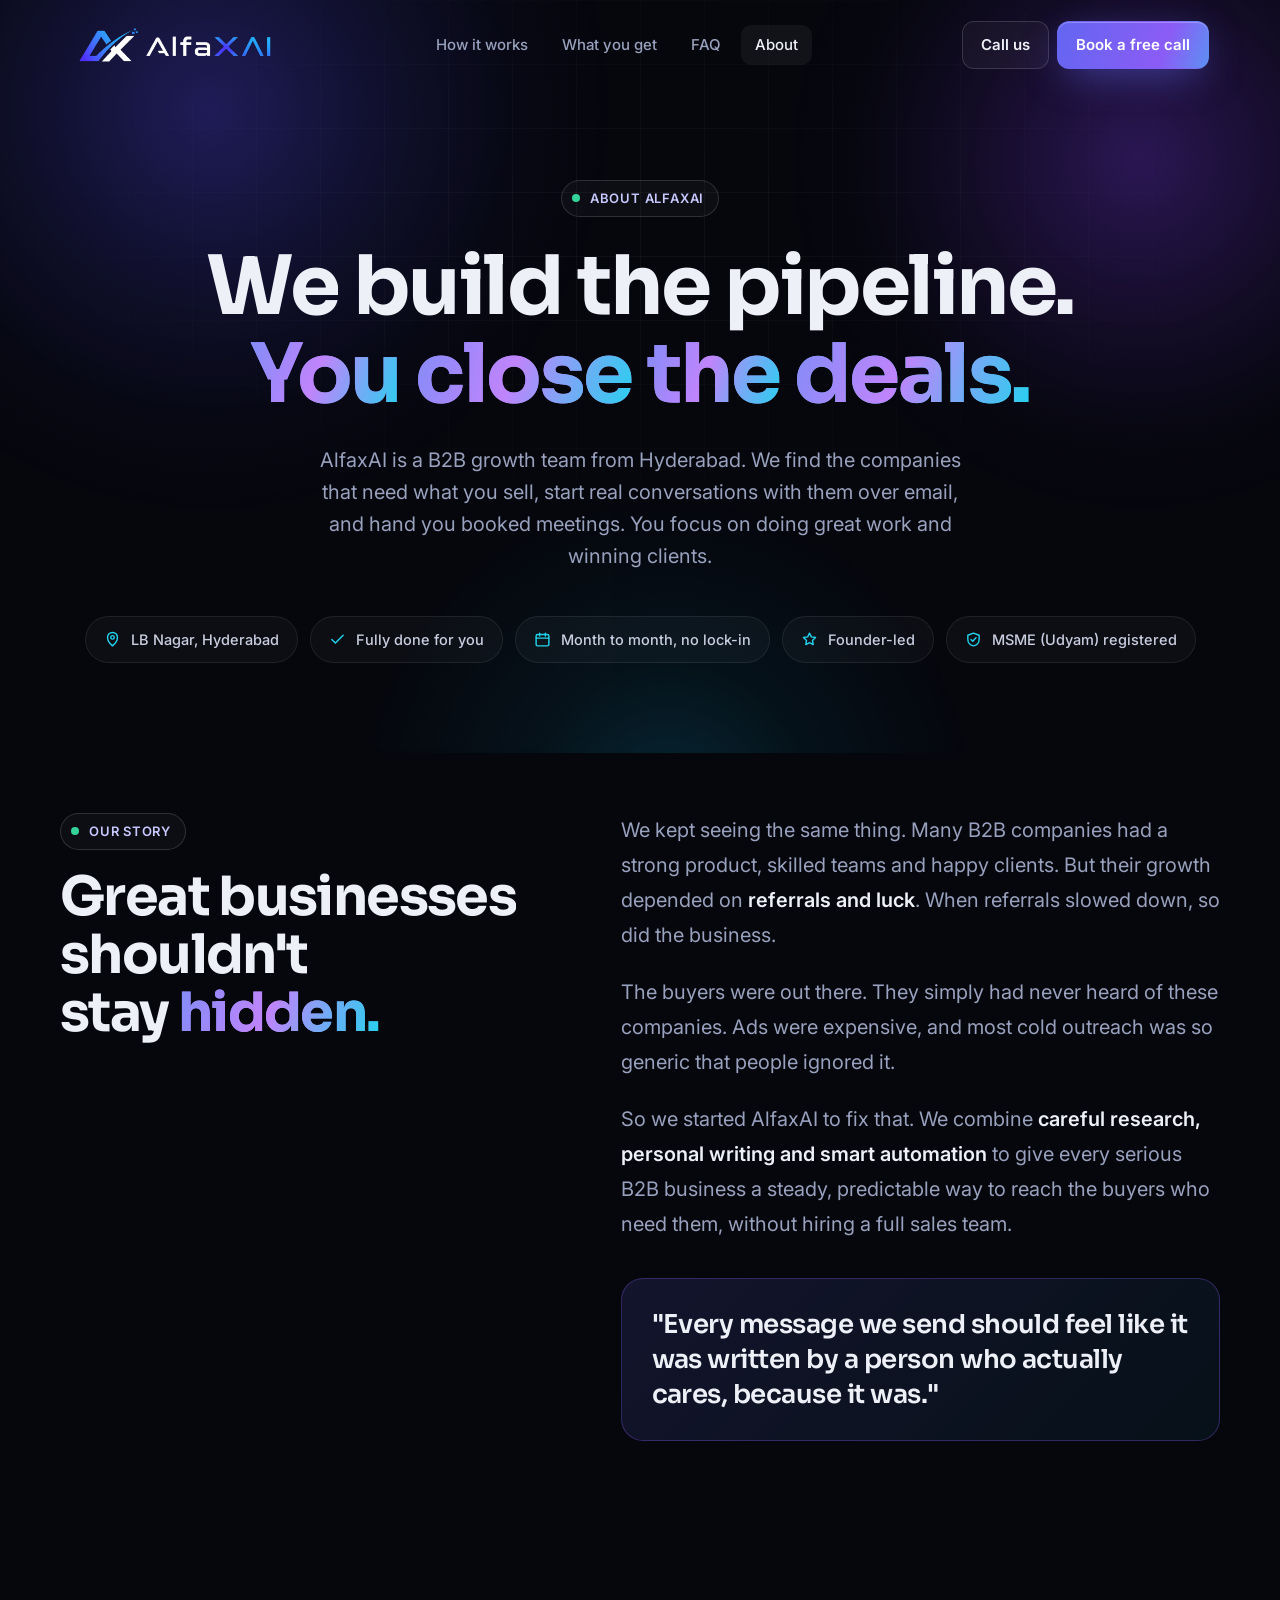
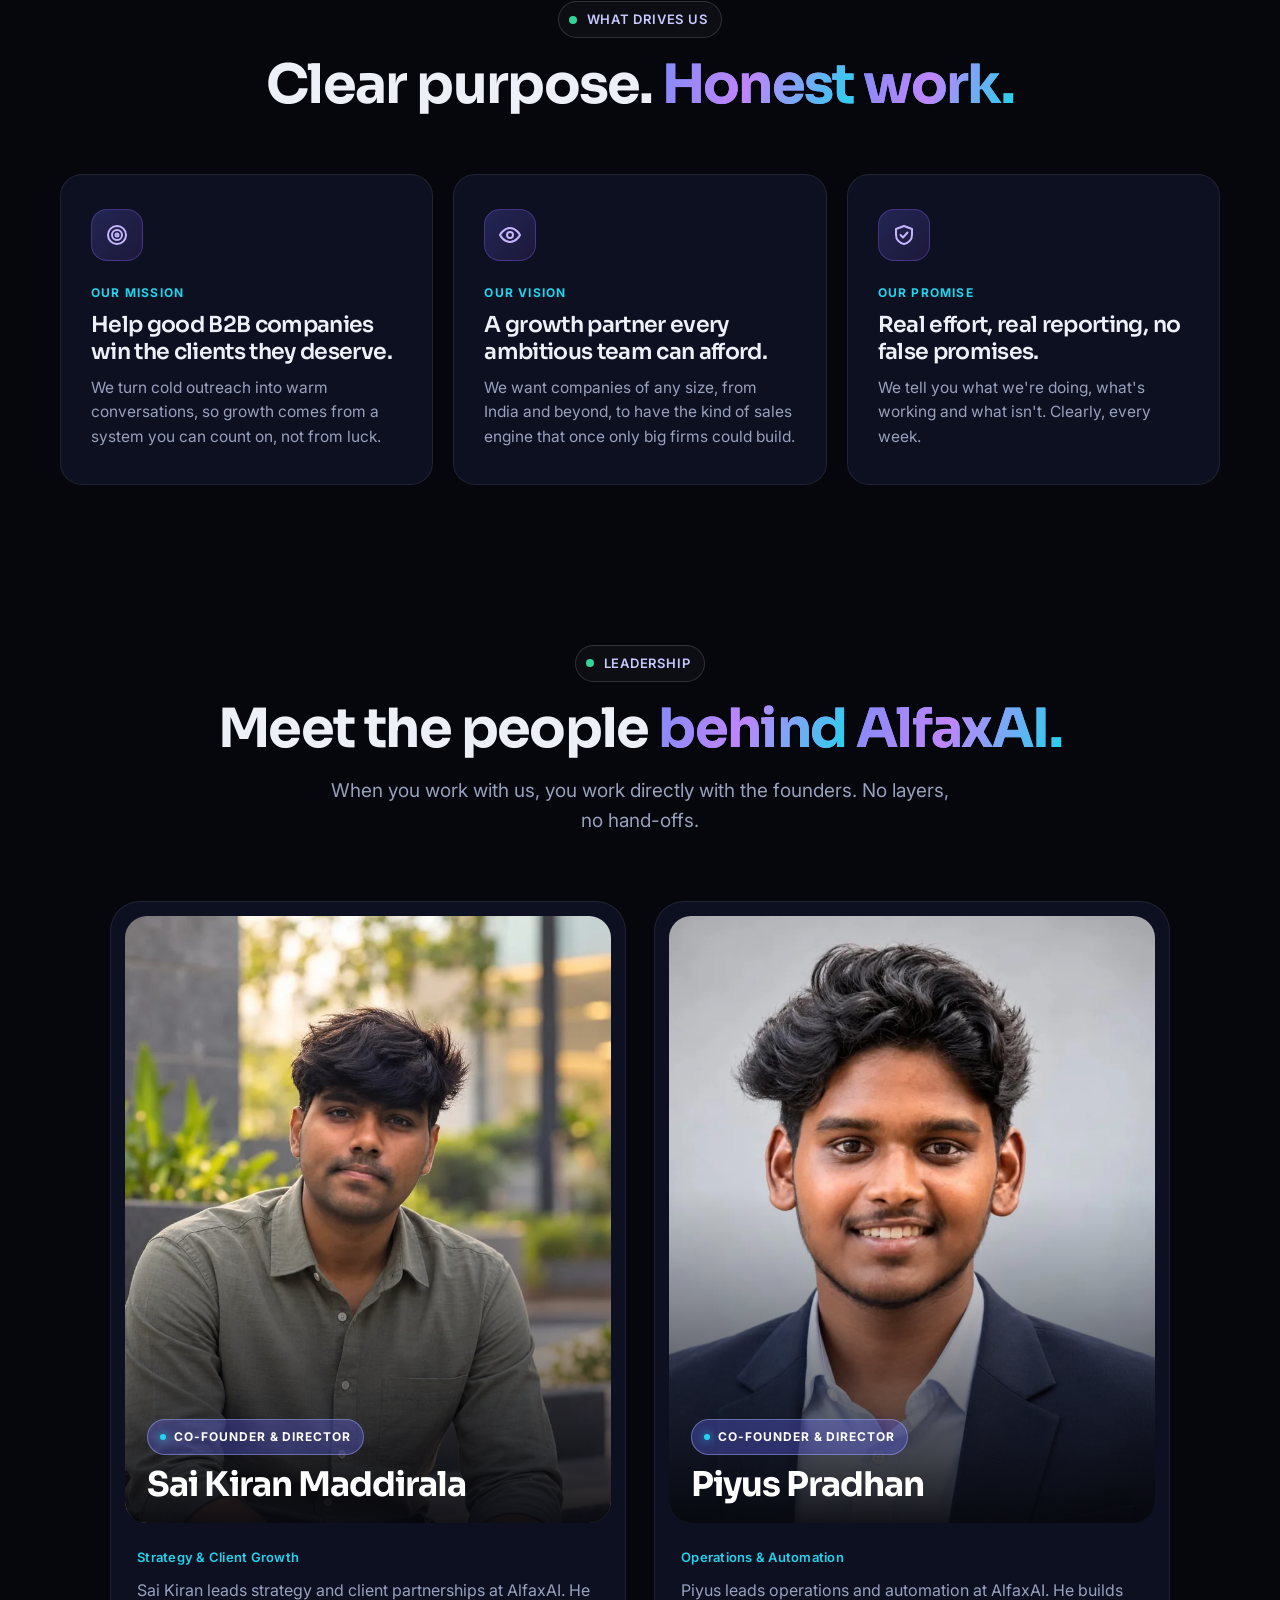
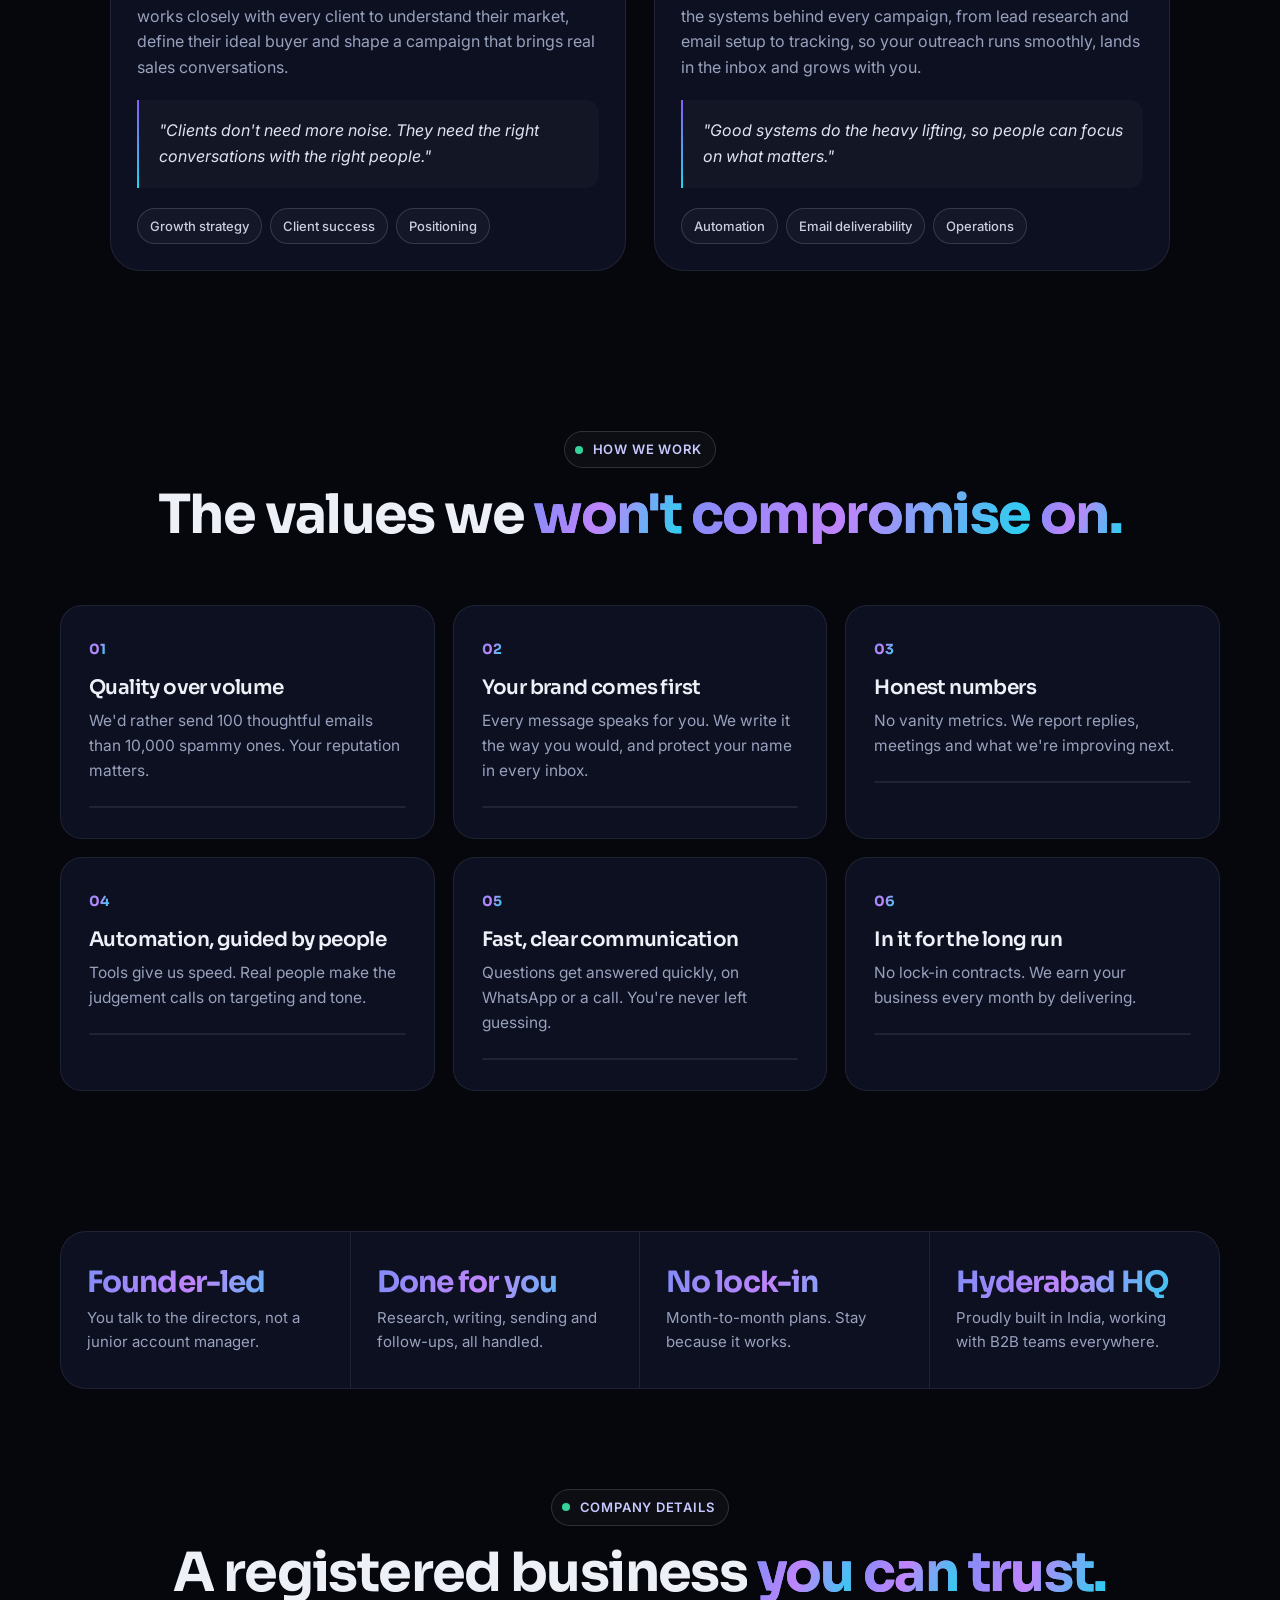
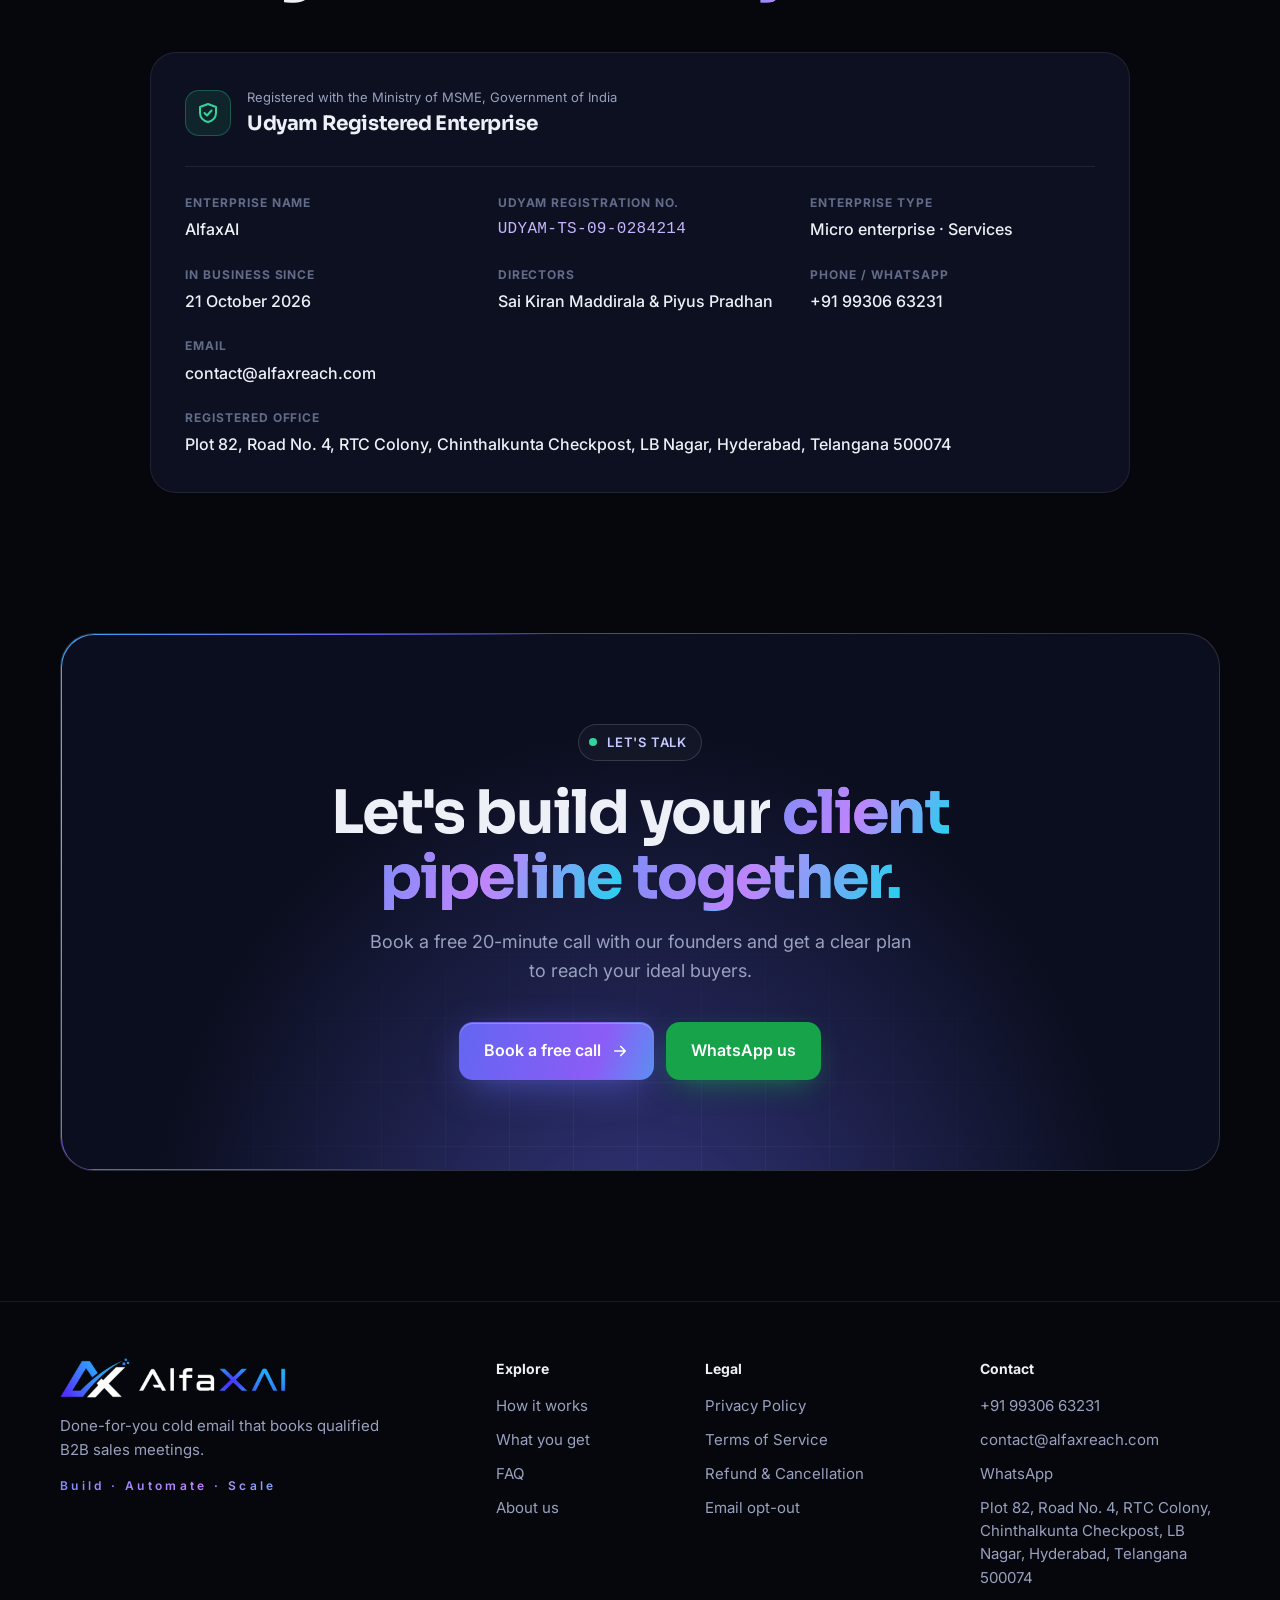
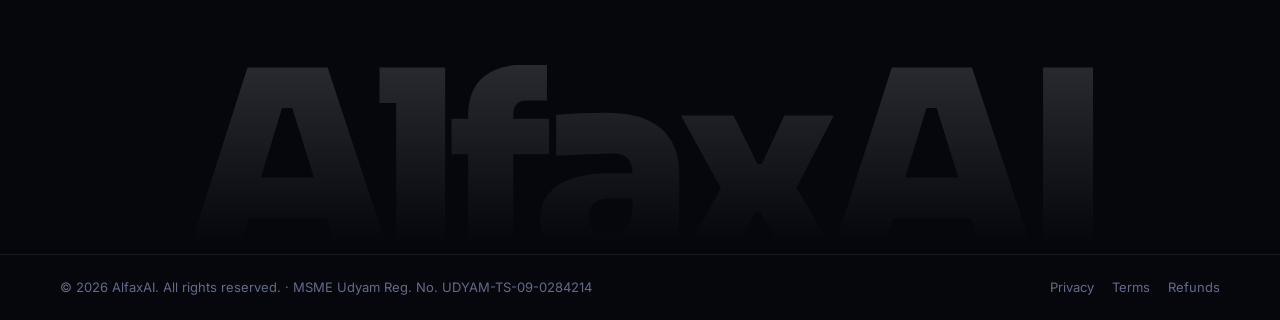
==== commit e1c555b7: "Add contact email, fix counters showing 0, clarify no-lock-in card, clean URLs Co-Authored-By: Claud" ====
--- a/about.html
+++ b/about.html
@@ -25,6 +25,7 @@
   "name": "AlfaxAI",
   "description": "Done-for-you B2B cold email and client acquisition.",
   "telephone": "+91-9930663231",
+  "email": "contact@alfaxreach.com",
   "address": {"@type": "PostalAddress", "streetAddress": "Plot 82, Road No. 4, RTC Colony, Chinthalkunta Checkpost, LB Nagar", "addressLocality": "Hyderabad", "addressRegion": "Telangana", "postalCode": "500074", "addressCountry": "IN"},
   "identifier": {"@type": "PropertyValue", "propertyID": "Udyam Registration Number", "value": "UDYAM-TS-09-0284214"},
   "founder": [
@@ -457,6 +458,7 @@
         <div><dt>In business since</dt><dd>21 October 2026</dd></div>
         <div><dt>Directors</dt><dd>Sai Kiran Maddirala &amp; Piyus Pradhan</dd></div>
         <div><dt>Phone / WhatsApp</dt><dd><a href="tel:+919930663231">+91 99306 63231</a></dd></div>
+        <div><dt>Email</dt><dd><a href="mailto:contact@alfaxreach.com">contact@alfaxreach.com</a></dd></div>
         <div class="wide"><dt>Registered office</dt><dd><a href="https://www.google.com/maps/search/?api=1&query=Plot+82+RTC+Colony+Chinthalkunta+Checkpost+LB+Nagar+Hyderabad+500074" target="_blank" rel="noopener">Plot 82, Road No. 4, RTC Colony, Chinthalkunta Checkpost, LB Nagar, Hyderabad, Telangana 500074</a></dd></div>
       </dl>
     </div>
@@ -491,7 +493,7 @@
       </div>
       <div class="foot-col"><b>Explore</b><a href="index.html#how">How it works</a><a href="index.html#features">What you get</a><a href="index.html#faq">FAQ</a><a href="about.html">About us</a></div>
       <div class="foot-col"><b>Legal</b><a href="privacy-policy.html">Privacy Policy</a><a href="terms.html">Terms of Service</a><a href="refund-policy.html">Refund &amp; Cancellation</a><a href="privacy-policy.html#opt-out">Email opt-out</a></div>
-      <div class="foot-col"><b>Contact</b><a href="tel:+919930663231">+91 99306 63231</a><a href="https://wa.me/919930663231" target="_blank" rel="noopener">WhatsApp</a><span style="max-width:240px;line-height:1.55">Plot 82, Road No. 4, RTC Colony, Chinthalkunta Checkpost, LB Nagar, Hyderabad, Telangana 500074</span></div>
+      <div class="foot-col"><b>Contact</b><a href="tel:+919930663231">+91 99306 63231</a><a href="mailto:contact@alfaxreach.com">contact@alfaxreach.com</a><a href="https://wa.me/919930663231" target="_blank" rel="noopener">WhatsApp</a><span style="max-width:240px;line-height:1.55">Plot 82, Road No. 4, RTC Colony, Chinthalkunta Checkpost, LB Nagar, Hyderabad, Telangana 500074</span></div>
     </div>
     <div class="wordmark" aria-hidden="true">AlfaxAI</div>
   </div>
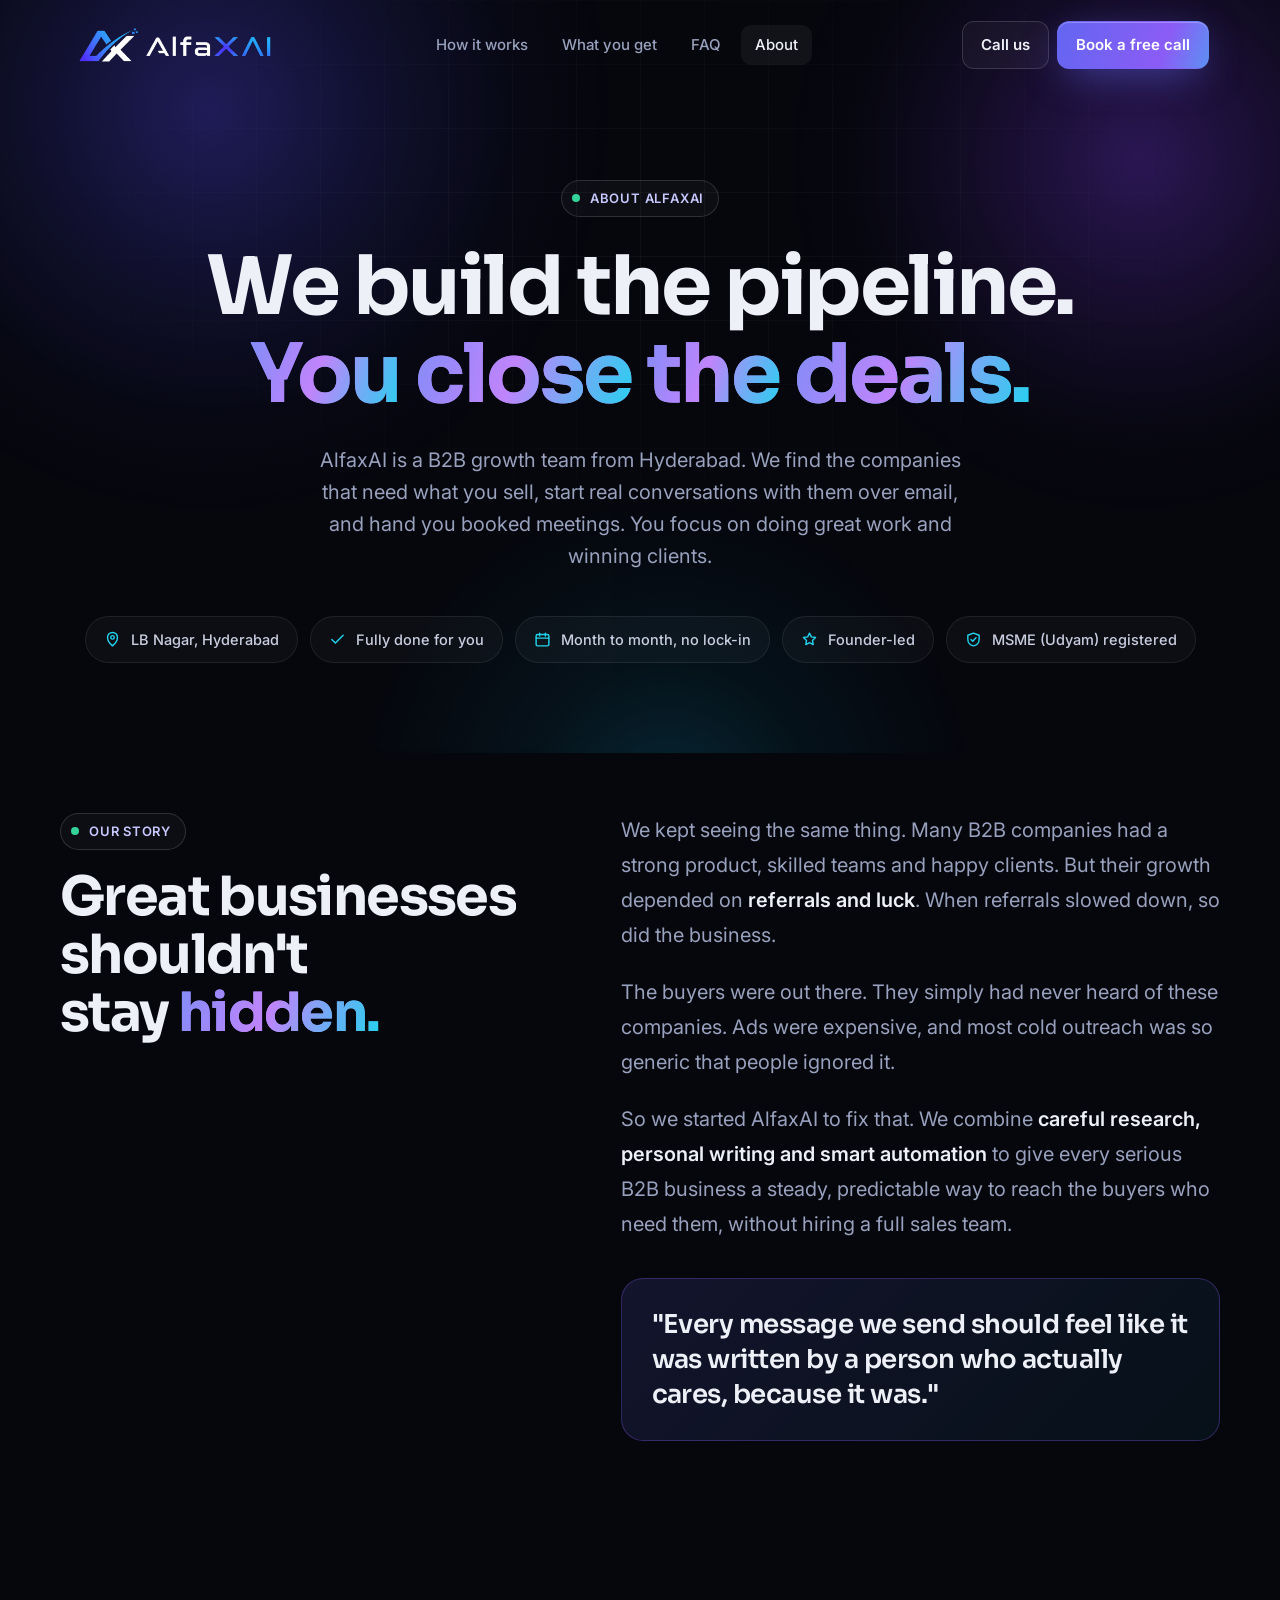
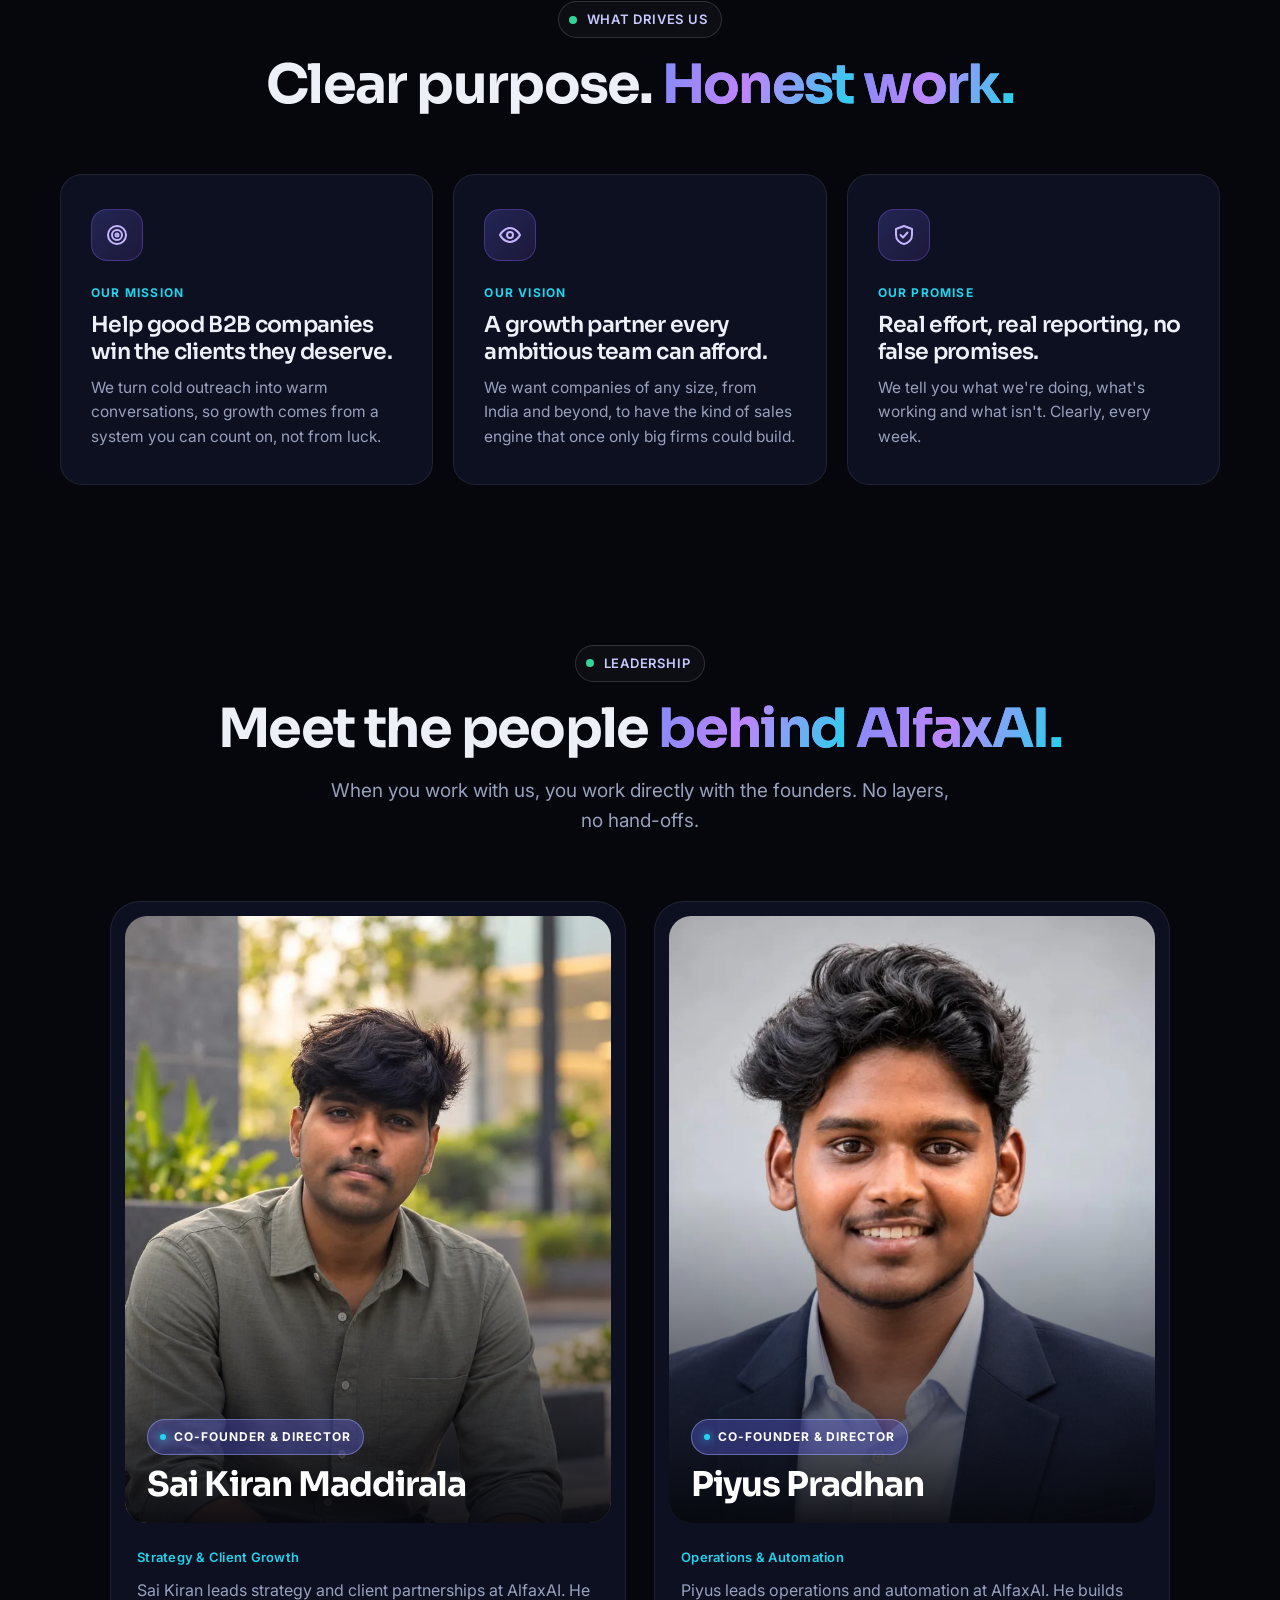
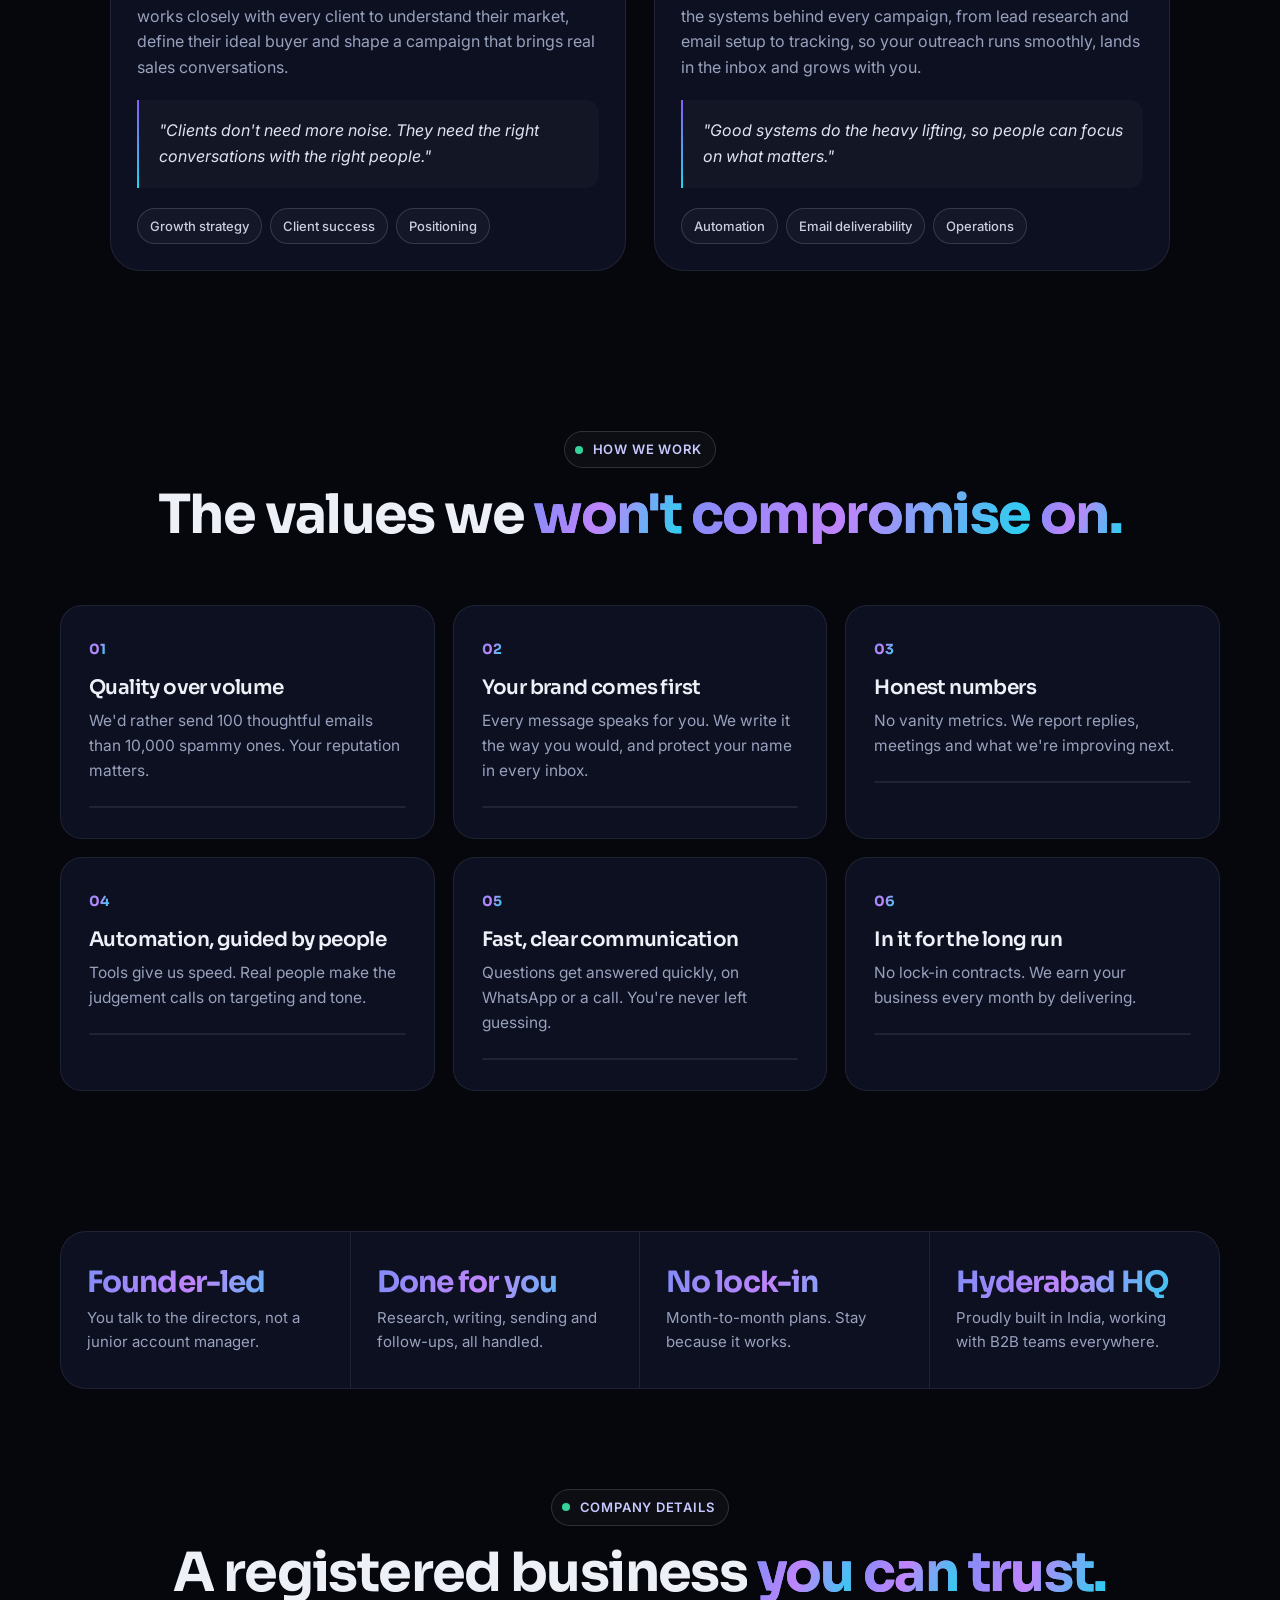
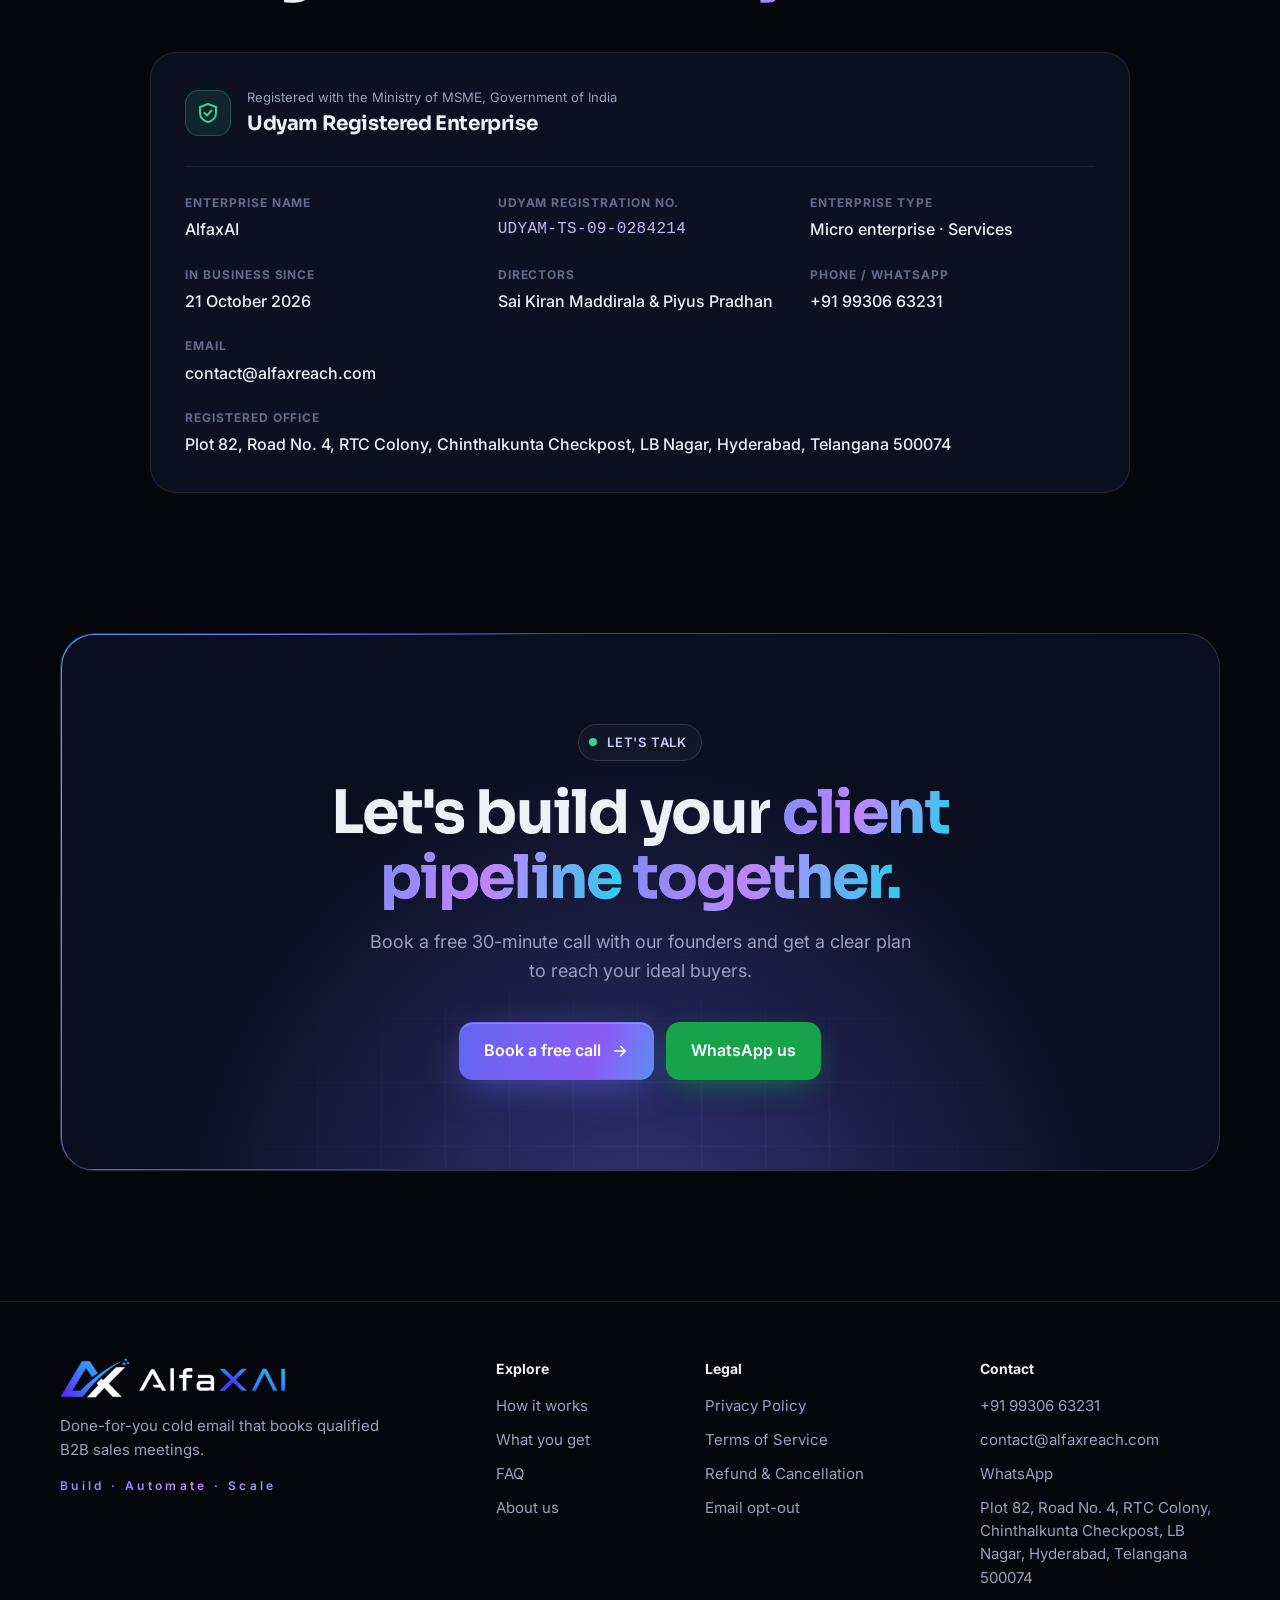
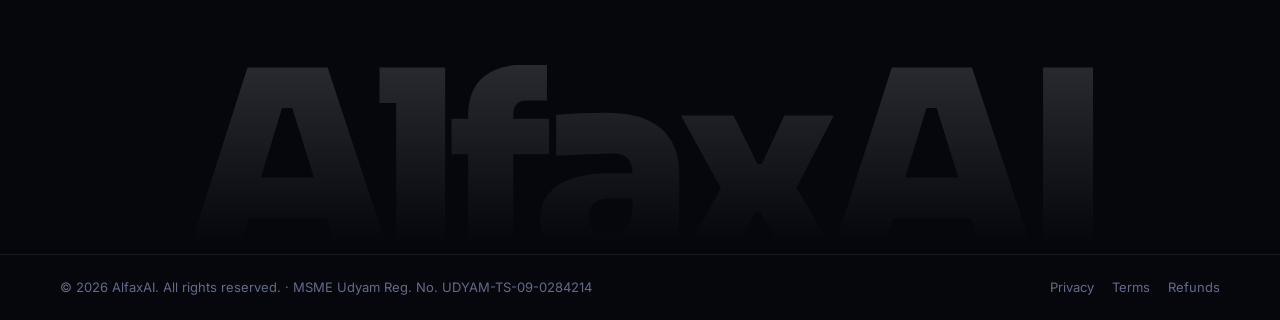
==== commit 9b4198e3: "Label hero dashboard as an illustration, unify call length, full office address Co-Authored-By: Clau" ====
--- a/about.html
+++ b/about.html
@@ -472,7 +472,7 @@
       <div class="grid-bg"></div>
       <span class="eyebrow"><span class="dot"></span>Let's talk</span>
       <h2 data-split>Let's build your <span class="grad">client pipeline together.</span></h2>
-      <p>Book a free 20-minute call with our founders and get a clear plan to reach your ideal buyers.</p>
+      <p>Book a free 30-minute call with our founders and get a clear plan to reach your ideal buyers.</p>
       <div class="actions">
         <a href="index.html#contact" class="btn btn-primary">Book a free call
           <svg class="arrow" viewBox="0 0 24 24" fill="none" stroke="currentColor" stroke-width="2.2" stroke-linecap="round" stroke-linejoin="round"><path d="M5 12h14M13 6l6 6-6 6"/></svg></a>
